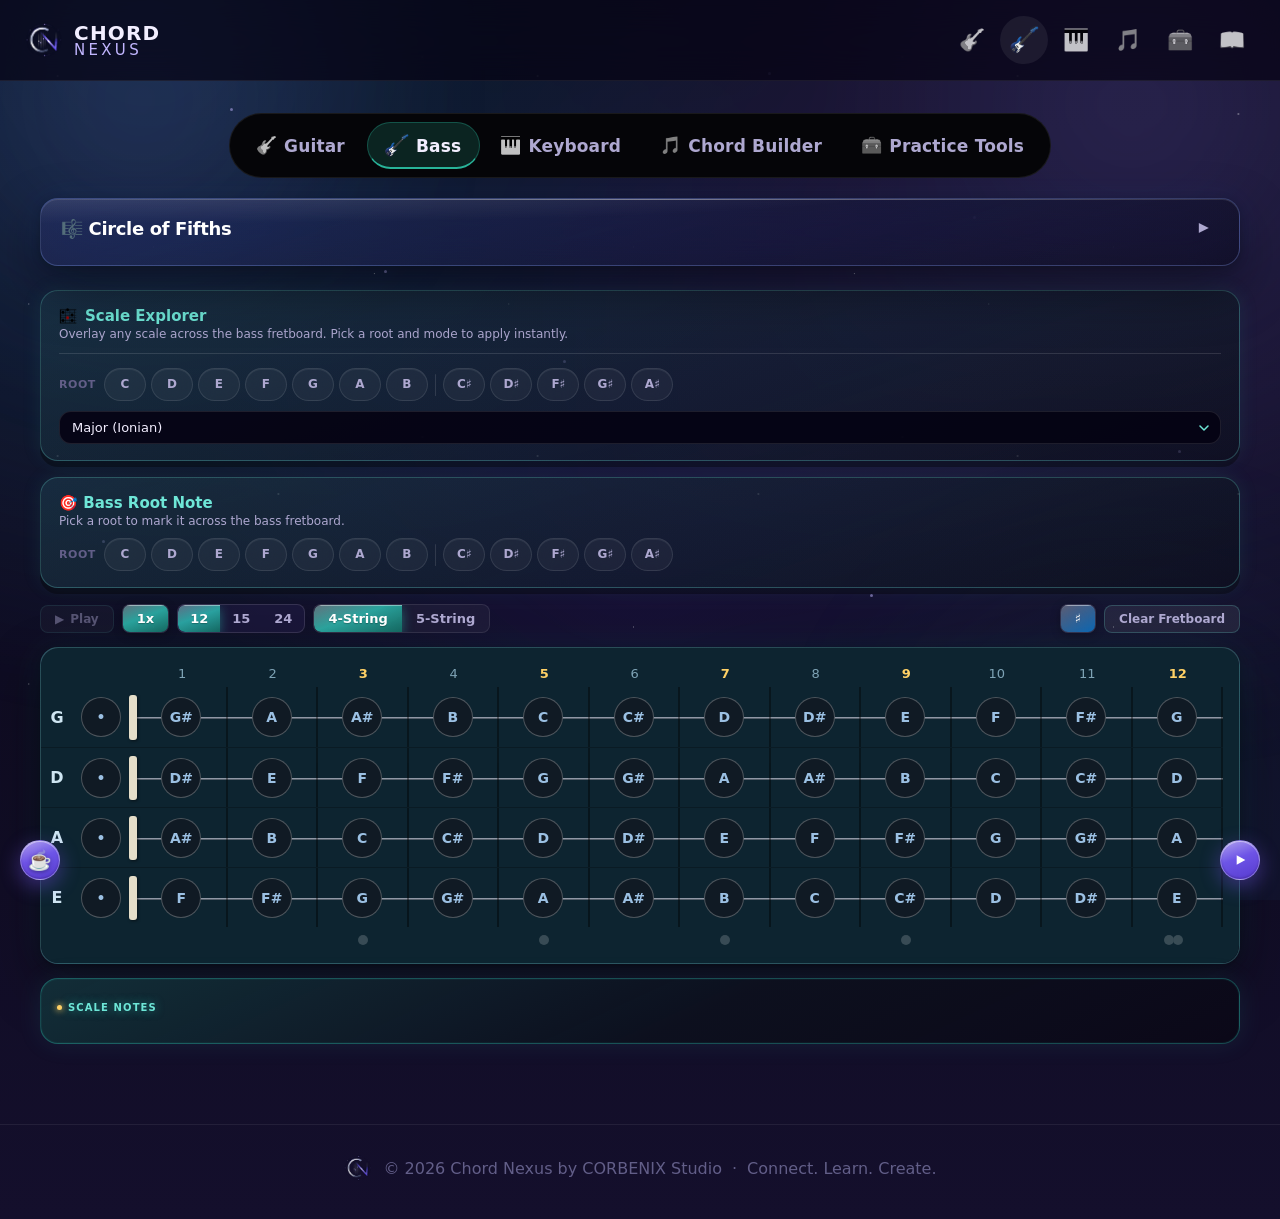
==== bass.html @ ab163eff "Add files via upload" ====
<!DOCTYPE html>
<html lang="en">
<head>
    <meta charset="UTF-8" />
    <meta name="viewport" content="width=device-width, initial-scale=1.0" />
    <script src="js/perf-detect.js"></script>

    <title>Bass Guitar Scales & Fretboard — Chord Nexus</title>
    <meta name="description" content="Interactive bass fretboard tool: explore scales across the neck in 4-string or 5-string tuning, and find every position of a note." />
    <link rel="canonical" href="https://chordex.pages.dev/bass.html" />

    <link rel="stylesheet" href="css/shared.css?v=2" />
    <link rel="stylesheet" href="css/perf-low.css?v=1" />
    <link rel="stylesheet" href="css/metronome-widget.css?v=2" />
    <link rel="stylesheet" href="css/coffee-widget.css?v=2" />
    <link rel="stylesheet" href="css/circle-of-fifths.css?v=2" />
    <link rel="stylesheet" href="css/tool.css?v=2" />
    <link rel="stylesheet" href="css/bass.css?v=2" />
    <link rel="stylesheet" href="css/mobile-viewport-fit.css?v=4" media="(max-width: 768px)" />
    <link rel="stylesheet" href="css/mobile.css?v=4" media="(max-width: 768px)" />
    <link rel="stylesheet" href="css/nav-mobile.css?v=4" media="(max-width: 768px)" />
    <link rel="stylesheet" href="css/mobile-touch.css?v=4" media="(max-width: 768px)" />
    <link rel="stylesheet" href="css/mobile-section-nav.css?v=4" media="(max-width: 768px)" />
    <link rel="stylesheet" href="css/mobile-no-glass.css?v=11" media="(max-width: 768px)" />
    <link rel="stylesheet" href="css/mobile-play-buttons.css?v=4" media="(max-width: 768px)" />
    <link rel="icon" type="image/png" href="assets/img/favicon.png" />
    <link href="#"" rel="stylesheet">
</head>
<body>
    <div class="cn-bg" aria-hidden="true">
        <div class="cn-bg-glow cn-bg-glow--1"></div>
        <div class="cn-bg-glow cn-bg-glow--2"></div>
        <div class="cn-bg-sparkles"><i></i><i></i><i></i><i></i><i></i><i></i><i></i><i></i><i></i><i></i><i></i><i></i></div>
    </div>

    <nav class="nclg-nav">
        <a class="nclg-nav-brand" href="index.html">
            <img src="assets/img/logo.png" alt="Chord Nexus logo" class="nclg-nav-logo" />
            <div class="nclg-nav-wordmark"><strong>CHORD</strong><span>NEXUS</span></div>
        </a>
        <button class="nclg-nav-toggle" type="button" aria-label="Open navigation menu" aria-expanded="false" aria-controls="nclg-nav-links">
            <span class="nclg-nav-toggle-bar"></span>
            <span class="nclg-nav-toggle-bar"></span>
            <span class="nclg-nav-toggle-bar"></span>
        </button>
        <div class="nclg-nav-links" id="nclg-nav-links">
            <a class="nclg-nav-link" href="guitar.html" aria-label="Guitar" title="Guitar"><span class="nclg-nav-icon" aria-hidden="true">🎸</span></a>
            <a class="nclg-nav-link" href="bass.html" aria-current="page" aria-label="Bass" title="Bass"><img class="nclg-nav-icon nclg-nav-icon--img" src="assets/icons/bass_logo.png" alt="" aria-hidden="true" /></a>
            <a class="nclg-nav-link" href="keyboard.html" aria-label="Keyboard" title="Keyboard"><span class="nclg-nav-icon" aria-hidden="true">🎹</span></a>
            <a class="nclg-nav-link" href="chord-builder.html" aria-label="Chord Builder" title="Chord Builder"><span class="nclg-nav-icon" aria-hidden="true">🎵</span></a>
            <a class="nclg-nav-link" href="tools.html" aria-label="Practice Tools" title="Practice Tools"><span class="nclg-nav-icon" aria-hidden="true">🧰</span></a>
        <a class="nclg-nav-link nclg-nav-link--text" href="#" id="guide-nav-btn"><span class="nclg-nav-icon nclg-guide-icon" aria-hidden="true">📖</span><span class="nclg-guide-text">Guide</span></a>
        </div>
        <div class="nclg-nav-scrim"></div>
    </nav>

    <main>
        <h1 class="sr-only">Bass</h1>
        <nav class="section-nav-card" aria-label="Tool navigation">
            <a class="section-nav-btn" href="guitar.html"><span class="section-nav-icon" aria-hidden="true">🎸</span><span class="section-nav-label">Guitar</span></a>
            <a class="section-nav-btn" href="bass.html" aria-current="page"><img class="section-nav-icon section-nav-icon--img" src="assets/icons/bass_logo.png" alt="" aria-hidden="true" /><span class="section-nav-label">Bass</span></a>
            <a class="section-nav-btn" href="keyboard.html"><span class="section-nav-icon" aria-hidden="true">🎹</span><span class="section-nav-label">Keyboard</span></a>
            <a class="section-nav-btn" href="chord-builder.html"><span class="section-nav-icon" aria-hidden="true">🎵</span><span class="section-nav-label">Chord Builder</span></a>
            <a class="section-nav-btn" href="tools.html"><span class="section-nav-icon" aria-hidden="true">🧰</span><span class="section-nav-label">Practice Tools</span></a>
        </nav>

        <div id="circle-of-fifths-mount"></div>

        <section class="tool-panel">
            <div class="bass-controls-panel scale-visualizer-card">
                <div class="bass-panel-title"><img class="bass-panel-title-icon" src="assets/icons/gscale_exp.png" alt="" />Scale Explorer</div>
                <p class="bass-panel-desc">Overlay any scale across the bass fretboard. Pick a root and mode to apply instantly.</p>
                <div class="ps-row">
                    <span class="ps-micro-label">Root</span>
                    <div id="bass-scalevis-root-pills" class="root-pill-row"></div>
                </div>
                <select id="bass-scale-select" class="scale-select"></select>
            </div>

            <div class="bass-controls-panel">
                <div class="bass-panel-title">🎯 Bass Root Note</div>
                <p class="bass-panel-desc">Pick a root to mark it across the bass fretboard.</p>
                <div class="ps-row">
                    <span class="ps-micro-label">Root</span>
                    <div id="bass-root-pills" class="root-pill-row"></div>
                </div>
            </div>

            <div class="bass-toolbar">
                <div class="bass-toolbar-group">
                    <button type="button" id="bass-play-btn" class="reset-btn bass-play-btn" disabled title="Play the selected scale or root note">▶<span class="btn-label-text"> Play</span></button>
                    <div class="pill-group">
                        <button type="button" id="bass-speed-toggle" class="pill-btn" title="Playback speed">1x</button>
                    </div>
                    <div class="pill-group">
                        <button type="button" id="fret-toggle-b-12" class="pill-btn">12</button>
                        <button type="button" id="fret-toggle-b-15" class="pill-btn">15</button>
                        <button type="button" id="fret-toggle-b-24" class="pill-btn">24</button>
                    </div>
                    <div class="pill-group">
                        <button type="button" id="bass-4-btn" class="pill-btn">4-String</button>
                        <button type="button" id="bass-5-btn" class="pill-btn">5-String</button>
                    </div>
                </div>
                <div class="bass-toolbar-group">
                    <div class="pill-group">
                        <button type="button" id="note-display-toggle" class="pill-btn" title="Switch note names between sharps and flats">♯</button>
                    </div>
                    <button type="button" id="bass-clear-btn" class="reset-btn">Clear Fretboard</button>
                </div>
            </div>

            <div class="fretboard-scroll-container">
                <div class="fretboard-wrap" id="b-fretboard-wrap">
                    <div class="fret-header-spacer"></div>
                    <div class="fret-header-cells" id="b-fret-header"></div>
                    <div class="marker-spacer"></div>
                    <div id="b-marker-cells" style="display:flex;"></div>
                </div>
            </div>
            <span class="scroll-hint">Swipe horizontally to navigate frets →</span>

            <div class="scale-card">
                <div class="scale-card-label">Scale Notes</div>
                <div id="bass-scale-chips" class="scale-pill-row"></div>
            </div>
        </section>
    </main>

    <footer class="site-footer">
        <img src="assets/img/logo.png" alt="Chord Nexus logo" class="site-footer-logo" />
        <span class="site-footer-text">© <span id="footer-year"></span> Chord Nexus by CORBENIX Studio</span>
        <span class="site-footer-tagline">Connect. Learn. Create.</span>
    </footer>

    <div class="guide-modal" id="guide-modal">
        <div class="guide-modal-backdrop" id="guide-modal-backdrop"></div>
        <div class="guide-modal-panel" role="dialog" aria-modal="true" aria-labelledby="guide-modal-title">
            <button type="button" class="guide-modal-close" id="guide-modal-close" aria-label="Close guide">✕</button>
            <h2 id="guide-modal-title">🎸 Quick Guide</h2>
            <p class="guide-modal-intro">A fast tour of what each part of the Bass page does.</p>
            <div class="guide-modal-list">
                <div class="guide-modal-item">
                    <div class="guide-modal-item-icon"><img src="assets/icons/gscale_exp.png" alt="" /></div>
                    <div>
                        <div class="guide-modal-item-title">Scale Explorer</div>
                        <p>Overlay any scale across the bass fretboard. Pick a root and mode to apply it instantly.</p>
                    </div>
                </div>
                <div class="guide-modal-item">
                    <div class="guide-modal-item-icon">🎯</div>
                    <div>
                        <div class="guide-modal-item-title">Bass Root Note</div>
                        <p>Pick a root to mark it across the fretboard, independent of the current scale.</p>
                    </div>
                </div>
                <div class="guide-modal-item">
                    <div class="guide-modal-item-icon">▶</div>
                    <div>
                        <div class="guide-modal-item-title">Play & String Count</div>
                        <p>Hear the selected scale or root, adjust playback speed, and switch between 12/15/24 frets or 4-/5-string layouts.</p>
                    </div>
                </div>
                <div class="guide-modal-item">
                    <div class="guide-modal-item-icon">🙏</div>
                    <div>
                        <div class="guide-modal-item-title">Credits</div>
                        <p>Bass samples — Karoryfer Samples. Packaged via <a href="https://github.com/nbrosowsky/tonejs-instruments" target="_blank">tonejs-instruments</a>. Thanks to everyone who shared these samples.</p>
                    </div>
                </div>
            </div>
        </div>
    </div>

    <script src="js/metronome-core.js"></script>
    <script src="js/music-theory.js"></script>
    <script src="js/note-display.js"></script>
    <script src="js/bass.js?v=2"></script>
    <script src="js/circle-of-fifths.js"></script>
    <script src="js/mobile-nav.js"></script>
    <script src="js/section-nav.js"></script>
    <script src="js/background.js"></script>
    <script src="js/metronome-widget.js"></script>
    <script src="js/coffee-widget.js"></script>
    <script>
        (function () {
            const openBtn = document.getElementById('guide-nav-btn');
            const modal = document.getElementById('guide-modal');
            const backdrop = document.getElementById('guide-modal-backdrop');
            const closeBtn = document.getElementById('guide-modal-close');
            if (!openBtn || !modal) return;

            function open() { modal.classList.add('guide-modal--open'); }
            function close() { modal.classList.remove('guide-modal--open'); }

            openBtn.addEventListener('click', (e) => { e.preventDefault(); open(); });
            closeBtn.addEventListener('click', close);
            backdrop.addEventListener('click', close);
            document.addEventListener('keydown', (e) => {
                if (e.key === 'Escape' && modal.classList.contains('guide-modal--open')) close();
            });
        })();
    </script>
</body>
</html>
---- css/shared.css ----
/* ==========================================================================
   SHARED TOKENS + BASE
   Loaded on every page. Instrument-specific pages add their own stylesheet
   on top of this one.
   ========================================================================== */

/* Cross-document View Transitions: smooths navigation between the separate
   instrument pages (guitar.html <-> bass.html <-> keyboard.html, etc.),
   which are full page loads rather than an in-app tab switch. Opting in via
   @view-transition makes same-origin navigations cross-fade natively in
   supporting browsers (Chrome/Edge 126+, Safari 18+) with zero JS. Browsers
   without support simply navigate instantly as before — no fallback needed. */
@view-transition {
    navigation: auto;
}

/* Keep the crossfade calm and consistent with the rest of the UI's motion
   language rather than the default zoom/slide some browsers apply. */
::view-transition-old(root),
::view-transition-new(root) {
    animation-duration: 0.22s;
    animation-timing-function: cubic-bezier(0.22, 1, 0.36, 1);
}

@media (prefers-reduced-motion: reduce) {
    @view-transition {
        navigation: none;
    }
}

:root {
    --font-display: 'Plus Jakarta Sans', 'Inter', system-ui, sans-serif;
    --font-body:    'Nunito', 'Inter', system-ui, sans-serif;

    --bg:           #060414;
    --bg2:          rgba(18, 14, 42, 0.55);
    --bg3:          rgba(35, 28, 72, 0.50);
    --border:       rgba(255, 255, 255, 0.07);
    --border2:      rgba(255, 255, 255, 0.12);
    --text:         #f2eeff;
    --text2:        #aea8d0;
    --text3:        #625e88;

    --purple:       #7c6fe0;
    --purple-l:     #c2b6ff;
    --purple-dim:   rgba(124, 111, 224, 0.18);
    --gold:         #ffd166;
    --capo-gold:    #8b7cf0;

    --glass:        rgba(255, 255, 255, 0.042);
    --glass-md:     rgba(255, 255, 255, 0.065);
    --glass-border: rgba(255, 255, 255, 0.096);
    --glass-hi:     rgba(255, 255, 255, 0.15);
    --glass-purple: rgba(124, 111, 224, 0.15);

    --shadow-deep:  0 12px 40px rgba(0, 0, 0, 0.50), inset 0 1px 0 rgba(255, 255, 255, 0.075);
    --shadow-card:  0 4px 22px rgba(0, 0, 0, 0.38);
    --shadow-glow:  0 0 28px rgba(124, 111, 224, 0.22);

    --blur-sm:      blur(10px);
    --blur-md:      blur(18px);
    --blur-lg:      blur(28px);
    --ease:         cubic-bezier(0.4, 0, 0.2, 1);

    --radius-lg:    18px;
    --radius-md:    13px;
    --radius-sm:    10px;

    /* Per-tool accent colors — used on the hub cards, nav highlights,
       and inside each tool's own page. Keep any given tool's color the
       same across every file it appears in. */
    --guitar-rgb:        195, 77, 255;   /* Electric Amethyst */
    --guitar-light-rgb:  230, 175, 255;
    --bass-rgb:          46, 196, 182;   /* Teal */
    --bass-light-rgb:    110, 230, 215;
    --keyboard-rgb:      56, 189, 248;   /* Sky Cyan */
    --keyboard-light-rgb: 130, 220, 255;
    --chordbuilder-rgb:       102, 64, 232;   /* Electric Indigo */
    --chordbuilder-light-rgb: 165, 140, 245;
    --tools-rgb:         124, 141, 176;  /* Slate — Other Tools */
    --tips-rgb:          245, 176, 66;   /* Amber — Quick Tips */
    --tools-light-rgb:   170, 185, 215;
}

* { box-sizing: border-box; }

html { scroll-behavior: smooth; }

body {
    margin: 0;
    position: relative;
    background: linear-gradient(180deg, #0a0718 0%, #0f0c22 55%, #140f2c 100%);
    color: var(--text);
    font-family: var(--font-body);
    -webkit-font-smoothing: antialiased;
    min-height: 100vh;
    overflow-x: hidden;
}
body::before {
    content: "";
    position: fixed;
    inset: -10%;
    z-index: -2;
    pointer-events: none;
    background:
        radial-gradient(circle at 18% 12%, rgba(56, 189, 248, 0.20), transparent 42%),
        radial-gradient(circle at 82% 18%, rgba(124, 111, 224, 0.26), transparent 42%),
        radial-gradient(circle at 50% 55%, rgba(90, 70, 220, 0.14), transparent 45%);
    filter: blur(34px);
    animation: home-bg-drift 18s ease-in-out infinite alternate;
}
body::after {
    content: "";
    position: fixed;
    inset: 0;
    z-index: -2;
    pointer-events: none;
    background-image:
        radial-gradient(1.5px 1.5px at 12% 20%, #fff, transparent),
        radial-gradient(1px 1px at 32% 65%, #fff, transparent),
        radial-gradient(1.5px 1.5px at 58% 30%, #fff, transparent),
        radial-gradient(1px 1px at 78% 72%, #fff, transparent),
        radial-gradient(1.5px 1.5px at 88% 15%, #fff, transparent),
        radial-gradient(1px 1px at 6% 80%, #fff, transparent);
    background-repeat: repeat;
    background-size: 480px 380px;
    opacity: 0.45;
}
body > * { position: relative; z-index: 1; }
@keyframes home-bg-drift {
    from { transform: translate(0, 0) scale(1); }
    to   { transform: translate(-2.5%, 2.5%) scale(1.06); }
}
@media (prefers-reduced-motion: reduce) {
    body::before { animation: none; }
}

img { max-width: 100%; display: block; }

a { color: inherit; text-decoration: none; }

:focus-visible {
    outline: 2px solid var(--purple-l);
    outline-offset: 2px;
    border-radius: 4px;
}

@media (prefers-reduced-motion: reduce) {
    *, *::before, *::after {
        animation-duration: 0.001ms !important;
        animation-iteration-count: 1 !important;
        transition-duration: 0.001ms !important;
        scroll-behavior: auto !important;
    }
}

/* ── Ambient ombre background ─────────────────────────────────────────── */
.cn-bg {
    position: fixed;
    inset: 0;
    z-index: -1;
    overflow: hidden;
    pointer-events: none;
}

.cn-bg-glow {
    position: absolute;
    border-radius: 50%;
    filter: blur(90px);
    opacity: 0.35;
}

.cn-bg-glow--1 {
    width: 520px; height: 520px;
    top: -160px; left: -120px;
    background: radial-gradient(circle, rgba(124,111,224,0.55), transparent 70%);
}

.cn-bg-glow--2 {
    width: 620px; height: 620px;
    bottom: -220px; right: -160px;
    background: radial-gradient(circle, rgba(56,189,248,0.30), transparent 70%);
}

.cn-bg-orbit {
    position: absolute;
    top: 50%; left: 50%;
    width: 900px; height: 900px;
    transform: translate(-50%, -50%);
    opacity: 0.15;
}

.cn-orbit-ring {
    fill: none;
    stroke: var(--purple-l);
    stroke-width: 1;
}

.cn-orbit-ring--1 { animation: cn-spin 90s linear infinite; }
.cn-orbit-ring--2 { animation: cn-spin 140s linear infinite reverse; }

@keyframes cn-spin {
    to { transform: rotate(360deg); }
}

.cn-bg-sparkles i {
    position: absolute;
    width: 3px; height: 3px;
    border-radius: 50%;
    background: var(--purple-l);
    opacity: 0.5;
    animation: cn-twinkle 4s ease-in-out infinite;
}
.cn-bg-sparkles i:nth-child(1)  { top: 12%; left: 18%; animation-delay: 0s; }
.cn-bg-sparkles i:nth-child(2)  { top: 24%; left: 76%; animation-delay: .4s; }
.cn-bg-sparkles i:nth-child(3)  { top: 60%; left: 8%;  animation-delay: .8s; }
.cn-bg-sparkles i:nth-child(4)  { top: 72%; left: 88%; animation-delay: 1.2s; }
.cn-bg-sparkles i:nth-child(5)  { top: 40%; left: 44%; animation-delay: 1.6s; }
.cn-bg-sparkles i:nth-child(6)  { top: 85%; left: 52%; animation-delay: 2s; }
.cn-bg-sparkles i:nth-child(7)  { top: 8%;  left: 60%; animation-delay: 2.4s; }
.cn-bg-sparkles i:nth-child(8)  { top: 50%; left: 92%; animation-delay: 2.8s; }
.cn-bg-sparkles i:nth-child(9)  { top: 30%; left: 30%; animation-delay: 3.2s; }
.cn-bg-sparkles i:nth-child(10) { top: 66%; left: 68%; animation-delay: 3.6s; }
.cn-bg-sparkles i:nth-child(11) { top: 18%; left: 50%; animation-delay: 1s; }
.cn-bg-sparkles i:nth-child(12) { top: 92%; left: 20%; animation-delay: 2.2s; }

@keyframes cn-twinkle {
    0%, 100% { opacity: 0.15; transform: scale(1); }
    50%      { opacity: 0.8;  transform: scale(1.6); }
}

.cn-trail-dot {
    position: absolute;
    border-radius: 50%;
    background: var(--purple-l);
    opacity: 0.5;
    transform: translate(-50%, -50%);
    transition: opacity 0.9s var(--ease), transform 0.9s var(--ease);
    pointer-events: none;
}
.cn-trail-dot--fade { opacity: 0; transform: translate(-50%, -50%) scale(0.3); }

/* ── Nav ──────────────────────────────────────────────────────────────── */
.nclg-nav {
    position: sticky;
    top: 0;
    z-index: 40;
    display: flex;
    align-items: center;
    justify-content: space-between;
    padding: 16px 24px;
    background: rgba(6, 4, 20, 0.72);
    backdrop-filter: var(--blur-md);
    border-bottom: 1px solid var(--border);
}

.nclg-nav-brand {
    display: flex;
    align-items: center;
    gap: 10px;
}

.nclg-nav-logo { width: 40px; height: 40px; border-radius: 9px; }

.nclg-nav-wordmark {
    display: flex;
    flex-direction: column;
    line-height: 1;
    font-family: var(--font-display);
}
.nclg-nav-wordmark strong { font-size: 20px; letter-spacing: 0.06em; color: var(--text); }
.nclg-nav-wordmark span   { font-size: 15px; letter-spacing: 0.22em; color: var(--purple-l); }

.nclg-nav-links {
    display: flex;
    align-items: center;
    gap: 4px;
}

.nclg-nav-link {
    display: flex;
    align-items: center;
    justify-content: center;
    width: 48px;
    height: 48px;
    border-radius: var(--radius-pill, 999px);
    color: var(--text2);
    transition: background 0.15s var(--ease), color 0.15s var(--ease);
}
.nclg-nav-icon {
    font-size: 21px;
    line-height: 1;
    filter: grayscale(1) brightness(1.6) opacity(0.75);
    transition: filter 0.15s var(--ease);
}
.nclg-nav-icon--img {
    width: 30px;
    height: 30px;
    object-fit: contain;
}
.nclg-nav-link:hover { background: var(--glass); color: var(--text); }
.nclg-nav-link:hover .nclg-nav-icon { filter: none; }
.nclg-nav-link--text {
    width: auto;
    height: auto;
    padding: 10px 17px;
    font-size: 16px;
    font-weight: 700;
}
/* Guide nav link: desktop matches the other icon-only circular nav
   buttons (Guitar/Bass/Keyboard/etc) — icon only, no text label. Mobile
   (nav-mobile.css, loaded under 768px) keeps the text alongside the
   icon instead, since the drawer already shows icon+label together. */
#guide-nav-btn.nclg-nav-link--text {
    width: 48px;
    height: 48px;
    padding: 0;
}
.nclg-guide-text { display: none; }

.nclg-nav-link[aria-current="page"] {
    color: var(--text);
    background: var(--glass-md);
}
.nclg-nav-link[aria-current="page"] .nclg-nav-icon { filter: none; }

/* Mobile hamburger toggle button — hidden by default. Its visible/flex
   state and the drawer it opens live entirely in css/nav-mobile.css,
   which only loads on mobile widths; this base rule just ensures the
   button doesn't render with unstyled browser defaults on desktop. */
.nclg-nav-toggle { display: none; }
.nclg-nav-scrim { display: none; }

/* ── Section nav card (in-page tool switcher) ────────────────────────── */
.sr-only {
    position: absolute;
    width: 1px; height: 1px;
    padding: 0; margin: -1px;
    overflow: hidden;
    clip: rect(0, 0, 0, 0);
    white-space: nowrap;
    border: 0;
}

.section-nav-card {
    width: fit-content;
    max-width: 100%;
    margin: 32px auto 0;
    padding: 8px;
    display: flex;
    flex-wrap: nowrap;
    align-items: center;
    justify-content: center;
    gap: 3px;
    background: #050508;
    border: 1px solid rgba(255, 255, 255, 0.08);
    border-radius: var(--radius-pill, 999px);
    position: relative;
    z-index: 1;
}

/* Sliding indicator — a single element positioned/colored via JS
   (js/section-nav.js) rather than restyling each button independently,
   so the active state animates smoothly between tabs and recolors
   to match the active tool's own accent (--c-rgb, set per link below). */
.section-nav-pill {
    position: absolute;
    top: 8px;
    bottom: 8px;
    left: 8px;
    width: 0;
    border-radius: var(--radius-pill, 999px);
    background: rgba(var(--c-rgb, 124, 92, 255), 0.16);
    border: 1px solid rgba(var(--c-rgb, 124, 92, 255), 0.30);
    border-bottom: 2px solid rgba(var(--c-rgb, 124, 92, 255), 0.9);
    transition: left 0.32s cubic-bezier(0.22, 1, 0.36, 1), width 0.32s cubic-bezier(0.22, 1, 0.36, 1), background 0.32s var(--ease), border-color 0.32s var(--ease);
    pointer-events: none;
    z-index: 0;
}
/* No-JS / not-yet-measured fallback: keep the active button legible
   even before section-nav.js has positioned the pill on first paint. */
.section-nav-card:not(.js-ready) .section-nav-btn[aria-current="page"] {
    background: rgba(124, 92, 255, 0.16);
    border: 1px solid rgba(124, 92, 255, 0.30);
    border-bottom: 2px solid rgba(124, 92, 255, 0.9);
}

.section-nav-btn {
    display: flex;
    align-items: center;
    justify-content: center;
    gap: 7px;
    font-size: 17px;
    font-weight: 700;
    letter-spacing: 0.01em;
    padding: 11px 18px;
    border-radius: var(--radius-pill, 999px);
    color: var(--text2);
    white-space: nowrap;
    flex: 0 0 auto;
    position: relative;
    z-index: 1;
    transition: color 0.2s var(--ease);
}
.section-nav-icon {
    font-size: 17px;
    line-height: 1;
    filter: grayscale(1) brightness(1.6) opacity(0.75);
    transition: filter 0.15s var(--ease);
}
.section-nav-icon--img {
    width: 25px;
    height: 25px;
    object-fit: contain;
}
.section-nav-btn:hover {
    color: var(--text);
}
.section-nav-btn:hover .section-nav-icon { filter: none; }
.section-nav-btn[aria-current="page"] {
    color: var(--text);
}
.section-nav-btn[aria-current="page"] .section-nav-icon { filter: none; }

/* Per-tool accent, read by section-nav.js and applied to the pill's
   --c-rgb custom property when that tab becomes active. */
.section-nav-btn[href="guitar.html"]        { --c-rgb: 239, 95, 111; }
.section-nav-btn[href="bass.html"]          { --c-rgb: 45, 197, 168; }
.section-nav-btn[href="keyboard.html"]      { --c-rgb: 79, 179, 245; }
.section-nav-btn[href="chord-builder.html"] { --c-rgb: 214, 96, 214; }
.section-nav-btn[href="tools.html"]         { --c-rgb: 148, 148, 168; }

/* Shrink padding/font before dropping labels, so all 5 items always fit
   on one line without scrolling or clipping. */




/* ── Footer ───────────────────────────────────────────────────────────── */
.site-footer {
    display: flex;
    align-items: center;
    justify-content: center;
    gap: 10px;
    flex-wrap: wrap;
    padding: 28px 20px 36px;
    color: var(--text3);
    font-size: 16px;
    border-top: 1px solid var(--border);
    margin-top: 60px;
}
.site-footer-logo { width: 30px; height: 30px; border-radius: 5px; opacity: 0.8; }
.site-footer-tagline { color: var(--text3); }
.site-footer-tagline::before { content: "·"; margin-right: 10px; }

/* ── Quick Guide modal (opened from the "Guide" nav link) ────────────────
   Shared across every page: each tool page (Guitar, Bass, Keyboard, Chord
   Builder, Other Tools) gets its own page-specific guide content, and the
   home page gets an app-wide quick-start guide. Colors theme automatically
   via --tool-rgb / --tool-light-rgb, which every page already sets. ───── */
.guide-modal {
    position: fixed;
    inset: 0;
    z-index: 100;
    display: none;
    align-items: center;
    justify-content: center;
    padding: 20px;
}
.guide-modal--open { display: flex; }
.guide-modal-backdrop {
    position: absolute;
    inset: 0;
    background: rgba(4, 3, 12, 0.72);
    backdrop-filter: var(--blur-sm);
    -webkit-backdrop-filter: var(--blur-sm);
}
.guide-modal-panel {
    position: relative;
    max-width: 560px;
    width: 100%;
    max-height: 86vh;
    overflow-y: auto;
    background: var(--bg2);
    backdrop-filter: var(--blur-lg);
    -webkit-backdrop-filter: var(--blur-lg);
    border: 1px solid var(--glass-border);
    border-radius: var(--radius-lg);
    box-shadow: var(--shadow-deep);
    padding: 30px 26px 26px;
    animation: guide-modal-pop 0.2s cubic-bezier(0.22, 1, 0.36, 1) both;
}
@keyframes guide-modal-pop {
    from { opacity: 0; transform: scale(0.96) translateY(8px); }
    to   { opacity: 1; transform: scale(1) translateY(0); }
}
.guide-modal-close {
    position: absolute;
    top: 16px; right: 16px;
    width: 30px; height: 30px;
    display: flex; align-items: center; justify-content: center;
    background: var(--glass);
    border: 1px solid var(--glass-border);
    border-radius: 50%;
    color: var(--text2);
    font-size: 14px;
    cursor: pointer;
    transition: all 0.15s var(--ease);
}
.guide-modal-close:hover { background: rgba(255,255,255,0.1); color: var(--text); }
.guide-modal-panel h2 {
    font-family: var(--font-display);
    font-size: 21px;
    font-weight: 800;
    margin: 0 0 6px;
    color: var(--text);
}
.guide-modal-intro {
    color: var(--text2);
    font-size: 13.5px;
    margin: 0 0 20px;
}
.guide-modal-list {
    display: flex;
    flex-direction: column;
    gap: 16px;
}
.guide-modal-item {
    display: flex;
    gap: 14px;
    align-items: flex-start;
}
.guide-modal-item-icon {
    flex: 0 0 auto;
    width: 38px; height: 38px;
    display: flex; align-items: center; justify-content: center;
    background: var(--glass);
    border: 1px solid var(--glass-border);
    border-radius: 10px;
    font-size: 18px;
    color: rgb(var(--tool-light-rgb));
}
.guide-modal-item-icon img { width: 20px; height: 20px; object-fit: contain; }
.guide-modal-item-title {
    font-family: var(--font-display);
    font-weight: 700;
    font-size: 14.5px;
    color: var(--text);
    margin-bottom: 3px;
}
.guide-modal-item p {
    margin: 0;
    font-size: 13px;
    line-height: 1.45;
    color: var(--text2);
}


@media (max-width: 768px) {
    /* Mobile-only 5% font-size reduction (auto-generated). Desktop keeps
       the original sizes; this block only fires under 768px. */
    .nclg-nav-wordmark strong { font-size: 19px; }
    .nclg-nav-wordmark span { font-size: 14px; }
    .nclg-nav-icon { font-size: 20px; }
    .nclg-nav-link--text { font-size: 15px; }
    .section-nav-btn { font-size: 16px; }
    .section-nav-icon { font-size: 16px; }
    /* Shrink padding/font before dropping labels, so all 5 items always fit
   on one line without scrolling or clipping. */




/* ── Footer ───────────────────────────────────────────────────────────── */
.site-footer { font-size: 15px; }
    .guide-modal-close { font-size: 13.5px; }
    .guide-modal-panel h2 { font-size: 20px; }
    .guide-modal-intro { font-size: 13px; }
    .guide-modal-item-icon { font-size: 17px; }
    .guide-modal-item-title { font-size: 14px; }
    .guide-modal-item p { font-size: 12.5px; }
}
---- css/perf-low.css ----
/* ==========================================================================
   LOW-PERFORMANCE DEVICES: REDUCE CONTINUOUS ANIMATION
   ==========================================================================
   Applies when js/perf-detect.js adds .perf-low to <html> — either from an
   explicit prefers-reduced-motion preference, low reported hardware specs
   (Chrome/Android only), or a measured low real-world frame rate.

   Scope is deliberately narrow: purely decorative animations that run
   forever regardless of user action (background orbit rings, twinkling
   sparkles, cursor trail) are removed outright, since they cost paint and
   compositing cycles continuously for zero functional benefit. Short,
   state-driven animations (e.g. a play button pulsing only while audio is
   actually playing) are left alone — they're brief, user-triggered, and
   removing them would remove real feedback, not just polish.
   ========================================================================== */

html.perf-low .cn-bg-orbit,
html.perf-low .cn-bg-sparkles {
    display: none;
}

html.perf-low .cn-trail-dot {
    display: none;
}

/* Circle of Fifths collapse/expand animation is now skipped entirely on
   all touch devices (see css/circle-of-fifths.css's @media (pointer:
   coarse) block) rather than tuned per performance tier — no separate
   override needed here. */

/* Backdrop blur is one of the most expensive properties to composite on
   weak mobile GPUs. css/mobile-no-glass.css already strips it below
   768px; this reinforces the same removal keyed off measured/reported
   device performance instead of viewport width, so it also covers a
   low-end device at a larger viewport (e.g. an older tablet). */
html.perf-low * {
    backdrop-filter: none !important;
    -webkit-backdrop-filter: none !important;
}
---- css/metronome-widget.css ----
/* ==========================================================================
   Universal floating metronome — a single play/stop button, bottom-right
   on every page. In sync with the metronome on the Other Tools page via
   window.GlobalMetronome (js/metronome-core.js).
   ========================================================================== */

.gmw-fab {
    position: fixed;
    right: 20px;
    bottom: 20px;
    z-index: 500;
    width: 40px;
    height: 40px;
    border-radius: 50%;
    display: flex;
    align-items: center;
    justify-content: center;
    background: linear-gradient(160deg, rgba(191, 173, 255, 0.92) 0%, rgba(124, 92, 255, 0.88) 45%, rgba(94, 62, 220, 0.92) 100%);
    backdrop-filter: blur(10px) saturate(180%);
    -webkit-backdrop-filter: blur(10px) saturate(180%);
    border: 1px solid rgba(255, 255, 255, 0.25);
    box-shadow:
        inset 0 1px 0 rgba(255, 255, 255, 0.45),
        inset 0 -1px 2px rgba(40, 20, 90, 0.35),
        0 6px 20px rgba(124, 92, 255, 0.45),
        0 2px 8px rgba(0, 0, 0, 0.3);
    cursor: pointer;
    transition: transform 0.18s var(--ease, ease), box-shadow 0.18s var(--ease, ease);
}
.gmw-fab:hover {
    transform: translateY(-2px) scale(1.04);
    box-shadow:
        inset 0 1px 0 rgba(255, 255, 255, 0.5),
        inset 0 -1px 2px rgba(40, 20, 90, 0.35),
        0 10px 26px rgba(124, 92, 255, 0.55),
        0 3px 10px rgba(0, 0, 0, 0.35);
}

.gmw-fab svg {
    position: absolute;
    width: 16px;
    height: 16px;
    fill: #fff;
    stroke: none;
    transition: opacity 0.12s ease, transform 0.12s ease;
}
.gmw-icon-play { opacity: 1; transform: scale(1); }
.gmw-icon-stop { opacity: 0; transform: scale(0.7); }
.gmw-fab--active .gmw-icon-play { opacity: 0; transform: scale(0.7); }
.gmw-fab--active .gmw-icon-stop { opacity: 1; transform: scale(1); }

.gmw-fab-dot {
    position: absolute;
    top: 4px;
    right: 4px;
    width: 7px;
    height: 7px;
    border-radius: 50%;
    background: #ffd166;
    box-shadow: 0 0 8px rgba(255, 209, 102, 0.9);
    opacity: 0;
    transform: scale(0.6);
    transition: opacity 0.12s ease, transform 0.12s ease;
}
.gmw-fab-dot--flash { opacity: 1; transform: scale(1); }

.gmw-fab--active {
    animation: gmw-pulse 2s ease-in-out infinite;
}
@keyframes gmw-pulse {
    0%, 100% { box-shadow: inset 0 1px 0 rgba(255,255,255,.45), inset 0 -1px 2px rgba(40,20,90,.35), 0 6px 20px rgba(124,92,255,.45), 0 2px 8px rgba(0,0,0,.3); }
    50% { box-shadow: inset 0 1px 0 rgba(255,255,255,.45), inset 0 -1px 2px rgba(40,20,90,.35), 0 6px 28px rgba(124,92,255,.75), 0 2px 8px rgba(0,0,0,.3); }
}
---- css/coffee-widget.css ----
/* ==========================================================================
   Universal "Buy me a coffee" button — appears on every page, bottom-left.
   Hover shows a tooltip; click opens the GCash QR in a modal.
   ========================================================================== */

.gcw-fab {
    position: fixed;
    left: 20px;
    bottom: 20px;
    z-index: 500;
    width: 40px;
    height: 40px;
    border-radius: 50%;
    padding: 0;
    display: flex;
    align-items: center;
    justify-content: center;
    background: linear-gradient(160deg, rgba(191, 173, 255, 0.92) 0%, rgba(124, 92, 255, 0.88) 45%, rgba(94, 62, 220, 0.92) 100%);
    backdrop-filter: blur(10px) saturate(180%);
    -webkit-backdrop-filter: blur(10px) saturate(180%);
    border: 1px solid rgba(255, 255, 255, 0.25);
    box-shadow:
        inset 0 1px 0 rgba(255, 255, 255, 0.45),
        inset 0 -1px 2px rgba(40, 20, 90, 0.35),
        0 6px 20px rgba(124, 92, 255, 0.45),
        0 2px 8px rgba(0, 0, 0, 0.3);
    cursor: pointer;
    transition: transform 0.18s var(--ease, ease), box-shadow 0.18s var(--ease, ease);
}
.gcw-fab-icon {
    font-size: 19px;
    line-height: 1;
    filter: drop-shadow(0 1px 2px rgba(0, 0, 0, 0.35));
}
.gcw-fab:hover {
    transform: translateY(-2px) scale(1.04);
    box-shadow:
        inset 0 1px 0 rgba(255, 255, 255, 0.5),
        inset 0 -1px 2px rgba(40, 20, 90, 0.35),
        0 10px 26px rgba(124, 92, 255, 0.55),
        0 3px 10px rgba(0, 0, 0, 0.35);
}

.gcw-tooltip {
    position: fixed;
    left: 68px;
    bottom: 26px;
    z-index: 500;
    padding: 8px 14px;
    border-radius: 999px;
    font-size: 13px;
    font-weight: 700;
    color: var(--text, #fff);
    white-space: nowrap;
    background: linear-gradient(180deg, rgba(255, 255, 255, 0.10) 0%, rgba(255, 255, 255, 0.045) 100%);
    border: 1px solid var(--glass-border, rgba(255,255,255,.12));
    backdrop-filter: var(--blur-md, blur(18px)) saturate(160%);
    -webkit-backdrop-filter: var(--blur-md, blur(18px)) saturate(160%);
    box-shadow:
        inset 0 1px 0 rgba(255, 255, 255, 0.14),
        0 6px 18px rgba(0, 0, 0, 0.35);
    opacity: 0;
    transform: translateX(-6px);
    pointer-events: none;
    transition: opacity 0.16s var(--ease, ease), transform 0.16s var(--ease, ease);
}
.gcw-tooltip--visible {
    opacity: 1;
    transform: translateX(0);
}

.gcw-overlay {
    position: fixed;
    inset: 0;
    z-index: 600;
    display: none;
    align-items: center;
    justify-content: center;
    background: rgba(8, 6, 16, 0.6);
    backdrop-filter: blur(6px);
    -webkit-backdrop-filter: blur(6px);
    opacity: 0;
    transition: opacity 0.18s var(--ease, ease);
}
.gcw-overlay--open {
    display: flex;
    opacity: 1;
}

.gcw-modal {
    width: min(320px, 86vw);
    padding: 24px;
    border-radius: 24px;
    display: flex;
    flex-direction: column;
    align-items: center;
    gap: 14px;
    background: linear-gradient(180deg, rgba(255, 255, 255, 0.10) 0%, rgba(255, 255, 255, 0.04) 100%);
    border: 1px solid var(--glass-border, rgba(255,255,255,.12));
    backdrop-filter: var(--blur-md, blur(18px)) saturate(160%);
    -webkit-backdrop-filter: var(--blur-md, blur(18px)) saturate(160%);
    box-shadow:
        inset 0 1px 0 rgba(255, 255, 255, 0.16),
        0 20px 60px rgba(0, 0, 0, 0.55);
    transform: scale(0.94) translateY(6px);
    transition: transform 0.18s var(--ease, ease);
}
.gcw-overlay--open .gcw-modal {
    transform: scale(1) translateY(0);
}

.gcw-modal-title {
    font-size: 15px;
    font-weight: 800;
    color: var(--text, #fff);
    display: flex;
    align-items: center;
    gap: 6px;
}

.gcw-modal-sub {
    font-size: 12px;
    color: var(--text3, rgba(255,255,255,.55));
    text-align: center;
    margin-top: -8px;
}

.gcw-qr {
    width: 100%;
    max-width: 240px;
    border-radius: 16px;
    border: 1px solid var(--glass-border, rgba(255,255,255,.14));
    box-shadow: 0 8px 24px rgba(0, 0, 0, 0.4);
}

.gcw-close {
    margin-top: 4px;
    padding: 9px 20px;
    border-radius: 999px;
    font-size: 13px;
    font-weight: 700;
    color: #fff;
    background: linear-gradient(160deg, rgba(191, 173, 255, 0.92) 0%, rgba(124, 92, 255, 0.88) 45%, rgba(94, 62, 220, 0.92) 100%);
    border: 1px solid rgba(255, 255, 255, 0.2);
    box-shadow: inset 0 1px 0 rgba(255,255,255,.35), 0 3px 12px rgba(124,92,255,.4);
    cursor: pointer;
    transition: filter 0.15s ease;
}
.gcw-close:hover { filter: brightness(1.08); }



@media (max-width: 768px) {
    /* Mobile-only 5% font-size reduction (auto-generated). Desktop keeps
       the original sizes; this block only fires under 768px. */
    .gcw-fab-icon { font-size: 18px; }
    .gcw-tooltip { font-size: 12.5px; }
    .gcw-modal-title { font-size: 14px; }
    .gcw-modal-sub { font-size: 11.5px; }
    .gcw-close { font-size: 12.5px; }
}
---- css/circle-of-fifths.css ----
/* ==========================================================================
   CIRCLE OF FIFTHS — shared widget, embedded at the top of every page
   (not a modal). Class names and colors ported from the original app's CSS.
   ========================================================================== */

.circle-section {
    position: relative;
    background:
        linear-gradient(160deg, rgba(79, 125, 245, .16), rgba(79, 125, 245, .02)),
        linear-gradient(165deg, rgba(24, 21, 46, .58), rgba(10, 8, 22, .66));
    backdrop-filter: blur(24px) saturate(150%);
    -webkit-backdrop-filter: blur(24px) saturate(150%);
    border: 1px solid rgba(140, 170, 255, .28);
    border-radius: 18px;
    padding: 24px;
    margin: 20px auto;
    max-width: 1200px;
    display: flex;
    flex-direction: column;
    gap: 20px;
    box-shadow:
        0 22px 54px rgba(0, 0, 0, .45),
        0 2px 8px rgba(0, 0, 0, .25),
        inset 0 1px 0 rgba(255, 255, 255, .10),
        0 0 34px rgba(79, 125, 245, .10);
    overflow: hidden;
    transition: padding .36s cubic-bezier(0.22, 1, 0.36, 1), gap .36s cubic-bezier(0.22, 1, 0.36, 1), max-width .36s cubic-bezier(0.22, 1, 0.36, 1);
}
.circle-section::before {
    content: "";
    position: absolute;
    inset: 0;
    pointer-events: none;
    background: radial-gradient(120% 90% at 6% -12%, rgba(255, 255, 255, .12), transparent 55%);
    z-index: 0;
}
.circle-section::after {
    content: "";
    position: absolute;
    left: 0; right: 0; top: 0;
    height: 1px;
    background: linear-gradient(90deg, transparent, rgba(255, 255, 255, .35), transparent);
    pointer-events: none;
    z-index: 0;
}
.circle-section > * {
    position: relative;
    z-index: 1;
}

/* Mirror the bass page's fretboard/card width tiers so the circle lines
   up with the panel below it at every screen size. */
@media (min-width: 601px) and (max-width: 1099px) {
    .circle-section { max-width: 100%; }
}
@media (min-width: 2560px) {
    .circle-section { max-width: 1440px; }
}
@media (min-width: 3840px) {
    .circle-section { max-width: 1800px; }
}
.circle-section.is-collapsed { padding: 12px 20px; gap: 0; }
.circle-section.is-collapsed .circle-header { align-items: center; }
.circle-section.is-collapsed .circle-header-title h3 { margin-bottom: 0; }

.circle-header {
    display: flex;
    justify-content: space-between;
    align-items: center;
    flex-wrap: wrap;
    gap: 12px;
    border-bottom: 1px solid var(--border2);
    padding-bottom: 14px;
    transition: border-color .36s cubic-bezier(0.22, 1, 0.36, 1), padding .36s cubic-bezier(0.22, 1, 0.36, 1);
    cursor: pointer;
}
.circle-section.is-collapsed .circle-header { border-bottom: none; padding-bottom: 0; }
.circle-section.is-collapsed .circle-header-title p { opacity: 0; max-height: 0; overflow: hidden; margin: 0; }

.circle-header-title p {
    transition: opacity .36s cubic-bezier(0.22, 1, 0.36, 1), max-height .36s cubic-bezier(0.22, 1, 0.36, 1);
    max-height: 40px;
    opacity: 1;
}
.circle-header-title h3 {
    font-family: var(--font-display);
    font-size: 18px;
    font-weight: 700;
    letter-spacing: -0.35px;
    color: #fff;
    margin: 0 0 4px;
    display: flex;
    align-items: center;
    gap: 8px;
}
.circle-header-title p { font-size: 13px; color: var(--text2); margin: 0; }

.circle-header-actions {
    display: flex;
    align-items: center;
    gap: 8px;
    flex-shrink: 0;
}

/* ── Circle-of-fifths sharp/flat display toggle. Independent from the
   root-picker's ♮/♯/♭ pill elsewhere on the site — this one only swaps
   which glyph (♯ or ♭) is drawn on the wheel/hub/legend text. Two states
   only (sharp/flat), no natural, sharp by default. ── */
.cof-sf-toggle {
    flex-shrink: 0;
    align-self: flex-start;
    background: rgba(255, 255, 255, .045);
    backdrop-filter: blur(10px);
    -webkit-backdrop-filter: blur(10px);
    border: 1px solid rgba(255, 255, 255, .10);
    border-radius: 999px;
    color: var(--text2);
    font-family: inherit;
    font-size: 14px;
    font-weight: 700;
    width: 30px;
    height: 30px;
    display: flex;
    align-items: center;
    justify-content: center;
    cursor: pointer;
    box-shadow: inset 0 1px 0 rgba(255, 255, 255, .06);
    transition: background .12s var(--ease), border-color .12s var(--ease), color .12s var(--ease), box-shadow .12s var(--ease);
}
.cof-sf-toggle:hover {
    background: rgba(255, 209, 102, .14);
    border-color: rgba(255, 209, 102, .40);
    color: #fff;
}
.cof-sf-toggle[data-mode="sharp"] {
    background: linear-gradient(150deg, rgba(255, 255, 255, .28), rgba(0, 150, 255, .60));
    border-color: rgba(125, 223, 255, .55);
    color: #fff;
    box-shadow: inset 0 1px 0 rgba(255, 255, 255, .40), 0 3px 12px rgba(0, 150, 255, .38);
    text-shadow: 0 1px 1px rgba(0, 0, 0, .2);
}
.cof-sf-toggle[data-mode="flat"] {
    background: linear-gradient(150deg, rgba(255, 255, 255, .30), rgba(255, 209, 102, .75));
    border-color: rgba(255, 209, 102, .55);
    color: #fff;
    box-shadow: inset 0 1px 0 rgba(255, 255, 255, .45), 0 3px 12px rgba(255, 209, 102, .45);
    text-shadow: 0 1px 1px rgba(0, 0, 0, .2);
}

.circle-toggle-btn {
    background: transparent;
    border: none;
    color: var(--text2);
    padding: 4px 6px;
    font-size: 20px;
    line-height: 1;
    cursor: pointer;
    font-family: inherit;
    transition: color .18s var(--ease), background .18s var(--ease), transform .36s cubic-bezier(0.22, 1, 0.36, 1);
    display: flex;
    align-items: center;
    justify-content: center;
    border-radius: 6px;
    width: 34px;
    height: 34px;
    flex-shrink: 0;
}
.circle-toggle-btn:hover { color: var(--purple-l); background: var(--purple-dim); }
.circle-toggle-btn.is-collapsed { transform: rotate(-90deg); }

.circle-body-outer {
    display: grid;
    grid-template-rows: 1fr;
    transition: grid-template-rows .36s cubic-bezier(0.22, 1, 0.36, 1), opacity .36s cubic-bezier(0.22, 1, 0.36, 1);
    opacity: 1;
    overflow: hidden;
    contain: layout;
}
.circle-body-outer.collapsed { grid-template-rows: 0fr; opacity: 0; pointer-events: none; }
.circle-body {
    display: flex;
    flex-direction: column;
    gap: 24px;
    min-height: 0;
    padding: 4px 2px;
}
@media (min-width: 768px) {
    .circle-body { flex-direction: row; align-items: flex-start; }
}

.circle-container {
    position: relative;
    width: 300px;
    height: 300px;
    flex-shrink: 0;
    align-self: center;
    margin: 0 auto;
}
.circle-svg { width: 100%; height: 100%; overflow: visible; display: block; }

.circle-sector {
    fill: #1d1933;
    stroke: #ffffff1f;
    stroke-width: 1.2;
    cursor: pointer;
    transition: fill .22s cubic-bezier(0.22, 1, 0.36, 1), stroke .22s, stroke-width .22s, filter .3s cubic-bezier(0.22, 1, 0.36, 1);
}
.circle-sector:hover { fill: #292349; }
.circle-sector.active-root {
    fill: #4d3fb0;
    stroke: #c3b6ff;
    stroke-width: 3;
    filter: drop-shadow(0 0 10px rgba(169, 158, 245, .7)) drop-shadow(0 0 20px rgba(169, 158, 245, .5));
}
.circle-text {
    font-family: system-ui, sans-serif;
    font-weight: 700;
    font-size: 16px;
    fill: var(--text);
    pointer-events: none;
    user-select: none;
}
.circle-text-minor {
    font-family: system-ui, sans-serif;
    font-size: 10.5px;
    fill: var(--text2);
    pointer-events: none;
    user-select: none;
}

.circle-center-hub {
    position: absolute;
    top: 50%;
    left: 50%;
    transform: translate(-50%, -50%);
    width: 88px;
    height: 88px;
    background: radial-gradient(circle, #2b235f, #1a1735 70%);
    border: 2px solid rgba(169, 158, 245, .5);
    border-radius: 50%;
    display: flex;
    flex-direction: column;
    align-items: center;
    justify-content: center;
    box-shadow: 0 0 20px #7c6fe066;
    padding: 0 8px;
    text-align: center;
}
.circle-center-label {
    font-size: 10px;
    color: var(--text2);
    text-transform: uppercase;
    letter-spacing: .5px;
}
.circle-center-value {
    font-size: 24px;
    font-weight: 800;
    color: var(--purple-l);
    font-family: var(--font-display);
}
.circle-center-mode {
    font-size: 11px;
    color: var(--text2);
    margin-top: 1px;
}

.circle-legend-panel {
    flex: 1;
    display: flex;
    flex-direction: column;
    gap: 14px;
    width: 100%;
    min-width: 0;
}
.circle-title-block {
    display: flex;
    align-items: flex-start;
    justify-content: space-between;
    gap: 12px;
    border-bottom: 1px solid var(--border2);
    padding-bottom: 12px;
    margin-bottom: 8px;
}
.circle-title-text { min-width: 0; }
.circle-title-block h3 {
    font-family: var(--font-display);
    font-size: 17px;
    font-weight: 700;
    margin: 0 0 4px;
    color: var(--text);
}
.circle-title-block p { font-size: 13px; color: var(--text2); margin: 0; }

.diatonic-grid-top {
    display: grid;
    grid-template-columns: repeat(3, 1fr);
    gap: 8px;
}
.diatonic-grid-bottom {
    display: grid;
    grid-template-columns: repeat(4, 1fr);
    gap: 8px;
    margin-top: 8px;
}
.diatonic-card {
    position: relative;
    background: rgba(79, 125, 245, .06);
    backdrop-filter: blur(12px);
    -webkit-backdrop-filter: blur(12px);
    border: 1px solid rgba(140, 170, 255, .16);
    box-shadow: inset 0 1px 0 rgba(255, 255, 255, .06);
    border-radius: 10px;
    padding: 12px 8px;
    text-align: center;
    cursor: pointer;
    overflow: hidden;
    transition: transform .22s cubic-bezier(0.22, 1, 0.36, 1), background .18s var(--ease), border-color .18s var(--ease), box-shadow .22s var(--ease);
    display: flex;
    flex-direction: column;
    align-items: center;
    gap: 2px;
}
.diatonic-card::before {
    content: "";
    position: absolute;
    inset: 0;
    background: linear-gradient(160deg, rgba(255, 255, 255, .07), transparent 45%);
    pointer-events: none;
}
.diatonic-card:hover {
    background: rgba(79, 125, 245, .12);
    border-color: rgba(140, 170, 255, .30);
    transform: translateY(-2px);
    box-shadow: 0 6px 20px rgba(79, 125, 245, .18);
}
.diatonic-card.active-diatonic {
    background: rgba(79, 125, 245, .18);
    border-color: rgba(140, 170, 255, .45);
    box-shadow:
        0 0 0 1px rgba(140, 170, 255, .40),
        0 10px 30px rgba(79, 125, 245, .32),
        inset 0 1px 0 rgba(255, 255, 255, .16);
}
.diatonic-card .roman { position: relative; z-index: 1; font-size: 11px; color: var(--text2); font-weight: 600; letter-spacing: .3px; }
.diatonic-card .chord-name { position: relative; z-index: 1; font-family: var(--font-display); font-size: 20px; font-weight: 800; color: var(--text); line-height: 1.1; margin: 4px 0 2px; text-shadow: 0 1px 2px rgba(0, 0, 0, .3); }
.diatonic-card .chord-quality { position: relative; z-index: 1; font-size: 11px; color: var(--text3); }
.diatonic-card.is-major .chord-name { color: var(--gold); }
.diatonic-card.is-minor .chord-name { color: var(--purple-l); }
.diatonic-card.is-dim .chord-name { color: #f07070; }
.diatonic-card.tonic-card { background: rgba(79, 125, 245, .12); border-color: rgba(140, 170, 255, .30); }

.scale-info-row {
    background: rgba(0, 0, 0, .18);
    backdrop-filter: blur(12px);
    -webkit-backdrop-filter: blur(12px);
    border: 1px solid rgba(255, 255, 255, .10);
    border-radius: 8px;
    padding: 10px 14px;
    display: flex;
    align-items: flex-start;
    gap: 10px;
    margin-top: 4px;
    font-size: 13px;
}
.scale-info-icon { color: var(--purple-l); font-size: 15px; flex-shrink: 0; margin-top: 1px; }
.scale-info-text { color: var(--text2); line-height: 1.5; }
.scale-info-notes { color: var(--purple-l); font-weight: 600; }



@media (max-width: 768px) {
    /* Mobile-only 5% font-size reduction (auto-generated). Desktop keeps
       the original sizes; this block only fires under 768px. */
    .circle-header-title h3 { font-size: 17px; }
    .circle-header-title p { font-size: 12.5px; }
    /* ── Circle-of-fifths sharp/flat display toggle. Independent from the
   root-picker's ♮/♯/♭ pill elsewhere on the site — this one only swaps
   which glyph (♯ or ♭) is drawn on the wheel/hub/legend text. Two states
   only (sharp/flat), no natural, sharp by default. ── */
.cof-sf-toggle { font-size: 13.5px; }
    .circle-toggle-btn { font-size: 19px; }
    .circle-text { font-size: 14px; }
    .circle-text-minor { font-size: 10px; }
    .circle-center-label { font-size: 8.5px; }
    .circle-center-value { font-size: 18px; }
    .circle-center-label { font-size: 8px; }
    .circle-center-mode { font-size: 9px; }
    .circle-title-block h3 { font-size: 16px; }
    .circle-title-block p { font-size: 12.5px; }
    .diatonic-card .roman { font-size: 10.5px; }
    .diatonic-card .chord-name { font-size: 19px; }
    .diatonic-card .chord-quality { font-size: 10.5px; }
    .scale-info-row { font-size: 12.5px; }
    .scale-info-icon { font-size: 14px; }
}

@media (pointer: coarse) {
    /* However light the transition properties are, animating a
       container that wraps the SVG wheel + chord cards still forces
       that whole subtree to be laid out on every frame — real phone
       hardware struggles with this regardless of duration tuning.
       Skip the animation on mobile entirely: an instant, snappy toggle
       reads better than a stuttering animated one. */
    .circle-body-outer {
        transition: none;
    }

    /* Even with no animation, toggling still forces one synchronous
       layout+paint pass over the whole SVG wheel + chord cards — heavy
       enough on real phone hardware to show as a single hitch. When
       collapsed, tell the browser to skip layout/paint for this subtree
       entirely (and remember its rendering state, unlike display:none,
       so re-expanding is also cheap) instead of just skipping the
       transition around it. */
    .circle-body-outer.collapsed {
        content-visibility: hidden;
    }
}

@media (prefers-reduced-motion: reduce) {
    .circle-section,
    .diatonic-card,
    .scale-info-row {
        backdrop-filter: none;
        -webkit-backdrop-filter: none;
    }
}
---- css/tool.css ----
/* ==========================================================================
   TOOL PAGE — shared layout for guitar / bass / keyboard / other-tools pages.
   Each page sets --tool-rgb / --tool-light-rgb before this cascades.
   ========================================================================== */

.tool-header {
    max-width: 900px;
    margin: 0 auto;
    padding: 40px 24px 16px;
    text-align: center;
}
.tool-header-titlerow {
    display: flex;
    align-items: center;
    justify-content: center;
    gap: 12px;
    margin-bottom: 8px;
}
.tool-header-icon {
    width: 42px; height: 42px;
    border-radius: 12px;
    display: flex; align-items: center; justify-content: center;
    font-size: 20px;
    background: rgba(var(--tool-rgb), 0.16);
    border: 1px solid rgba(var(--tool-rgb), 0.32);
    flex-shrink: 0;
}
.tool-header h1 {
    font-family: var(--font-display);
    font-size: clamp(26px, 4vw, 34px);
    margin: 0;
}
.tool-header p {
    color: var(--text2);
    font-size: 14.5px;
    max-width: 640px;
    margin: 0 auto;
    white-space: nowrap;
    overflow: hidden;
    text-overflow: ellipsis;
}


/* ── Tool Tab Bar ("guitar selection nav" on guitar.html, same shared
   component reused across all instrument pages) ─────────────────────── */
.tool-tabs {
    max-width: 900px;
    margin: 22px auto 0;
    padding: 0 24px;
    display: flex;
    gap: 8px;
    flex-wrap: wrap;
    justify-content: center;
}
.tool-tab {
    font-family: var(--font-display);
    font-size: 13px;
    font-weight: 700;
    padding: 9px 16px;
    border-radius: 14px;
    background: rgba(var(--tool-rgb), 0.08);
    border: 1px solid rgba(var(--tool-light-rgb), 0.22);
    color: var(--text2);
    cursor: pointer;
    box-shadow: 0 4px 10px rgba(0, 0, 0, .35), 0 3px 0 rgba(0, 0, 0, .3), inset 0 1px 0 rgba(255, 255, 255, .06);
    transition: transform 0.18s cubic-bezier(0.34, 1.56, 0.64, 1), box-shadow 0.18s var(--ease), background 0.18s var(--ease), border-color 0.18s var(--ease);
}
.tool-tab:hover {
    transform: translateY(-3px);
    background: rgba(var(--tool-rgb), 0.16);
    border-color: rgba(var(--tool-light-rgb), 0.4);
    color: var(--text);
    box-shadow: 0 6px 12px rgba(var(--tool-rgb), .18), 0 3px 0 rgba(0, 0, 0, .3), inset 0 1px 0 rgba(255, 255, 255, .1);
}
.tool-tab[aria-selected="true"] {
    color: #fff;
    background: linear-gradient(160deg, rgba(var(--tool-light-rgb), .75), rgb(var(--tool-rgb)) 55%, rgba(var(--tool-rgb), .55) 100%);
    border: 1px solid rgba(var(--tool-light-rgb), .5);
    box-shadow:
        0 6px 14px rgba(var(--tool-rgb), .3),
        0 3px 0 rgba(0, 0, 0, .4),
        inset 0 1px 0 rgba(255, 255, 255, .15);
    transform: translateY(-0.5px);
}

.tool-panel { max-width: 1200px; margin: 24px auto 80px; padding: 0 24px; }
.tool-panel[hidden] { display: none; }

.controls-row {
    display: flex;
    flex-wrap: wrap;
    gap: 12px;
    margin-bottom: 18px;
}
.control-field { display: flex; flex-direction: column; gap: 6px; }
.control-field label {
    font-size: 11.5px;
    font-weight: 700;
    letter-spacing: 0.05em;
    text-transform: uppercase;
    color: var(--text3);
}
.control-field select,
.control-field input[type="range"],
.control-field input[type="number"] {
    background: var(--bg2);
    border: 1px solid var(--border2);
    color: var(--text);
    border-radius: var(--radius-sm);
    padding: 9px 12px;
    font-family: var(--font-body);
    font-size: 13.5px;
    min-width: 150px;
}
.control-field select:focus-visible { border-color: var(--purple-l); }

.chip-row { display: flex; flex-wrap: wrap; gap: 6px; margin: 14px 0; }
.chip {
    font-size: 12.5px;
    font-weight: 700;
    padding: 5px 12px;
    border-radius: 999px;
    background: rgba(var(--tool-rgb), 0.14);
    border: 1px solid rgba(var(--tool-rgb), 0.3);
    color: var(--text);
}
.chip--root { background: var(--gold); color: #0a0714; border-color: var(--gold); }

.reset-btn {
    background: var(--glass-md);
    border: 1px solid rgba(var(--tool-light-rgb), .22);
    color: var(--text2);
    font-family: var(--font-display);
    font-size: 12px;
    font-weight: 700;
    padding: 6px 14px;
    border-radius: 8px;
    cursor: pointer;
    transition: all .15s var(--ease);
}
.reset-btn:hover { color: var(--text); border-color: rgba(var(--tool-light-rgb), 0.32); background: rgba(var(--tool-rgb), 0.16); }

.chord-display {
    text-align: center;
    background: rgba(var(--tool-rgb), 0.08);
    border: 1px solid rgba(var(--tool-rgb), 0.25);
    border-radius: 10px;
    padding: 9px 12px;
    margin: 14px 0 0;
    display: flex;
    flex-direction: column;
    align-items: center;
    justify-content: center;
    min-height: 64px;
}
.chord-display-name {
    font-size: 22px;
    font-weight: 800;
    color: var(--text3);
}
.chord-display-name.has-chord { color: rgb(var(--tool-light-rgb)); }
.chord-display-notes {
    color: var(--text2);
    min-height: 0;
    line-height: 15px;
    white-space: nowrap;
    overflow: hidden;
    text-overflow: ellipsis;
}
.chord-display-notes:not(:empty) { margin-top: 4px; }

.tool-note { font-size: 13px; color: var(--text2); margin: 10px 2px 0; line-height: 1.5; }

/* ── Root-pill row + scale-select — exact copy of the bass page's
   controls (.ps-row / .root-pill / .scale-select), moved here so any
   tool page can use the identical markup/style, not just bass. ── */
.ps-row { display: flex; align-items: center; gap: 8px; flex-wrap: wrap; }
.ps-micro-label {
    font-size: 11px;
    font-weight: 700;
    letter-spacing: .05em;
    text-transform: uppercase;
    color: var(--text3);
    flex-shrink: 0;
}
.root-pill-row { display: flex; gap: 5px; flex-wrap: wrap; align-items: center; }
.root-pill {
    background: rgba(255, 255, 255, .045);
    backdrop-filter: blur(10px);
    -webkit-backdrop-filter: blur(10px);
    border: 1px solid rgba(255, 255, 255, .10);
    border-radius: 20px;
    color: var(--text2);
    font-family: inherit;
    font-size: 12px;
    font-weight: 600;
    padding: 6px 12px;
    line-height: 1.6;
    cursor: pointer;
    min-width: 42px;
    text-align: center;
    box-shadow: inset 0 1px 0 rgba(255, 255, 255, .06);
    transition: background .12s var(--ease), border-color .12s var(--ease), color .12s var(--ease), box-shadow .12s var(--ease);
}
.root-pill:hover {
    background: rgba(var(--tool-rgb), .16);
    border-color: rgba(var(--tool-light-rgb), 0.40);
    color: #fff;
}
.root-pill.active {
    background:
        linear-gradient(180deg, rgba(255, 255, 255, 0.10) 0%, rgba(255, 255, 255, 0.01) 55%, transparent 100%),
        radial-gradient(130% 160% at 50% 105%, rgba(var(--tool-rgb), 0.75) 0%, rgba(var(--tool-rgb), 0.38) 55%, rgba(var(--tool-rgb), 0.18) 100%);
    backdrop-filter: blur(14px) saturate(200%);
    -webkit-backdrop-filter: blur(14px) saturate(200%);
    border: 1px solid rgba(255, 255, 255, 0.2);
    border-bottom: 2px solid rgba(var(--tool-light-rgb), 1);
    color: #fff;
    box-shadow:
        inset 0 1px 0 rgba(255, 255, 255, 0.3),
        inset 0 -4px 8px -3px rgba(var(--tool-rgb), 0.4),
        0 2px 8px rgba(var(--tool-rgb), 0.2);
    text-shadow: 0 1px 2px rgba(0, 0, 0, 0.25);
}

.root-pill:active { transform: scale(0.93); transition-duration: 0.08s; }

.ps-block { display: flex; flex-direction: column; gap: 8px; }
.ps-type-row { display: none; }
.ps-type-row.ps-visible { display: flex; }
.ps-pills { display: flex; flex-wrap: wrap; gap: 5px; align-items: center; }
.type-pill-btn {
    background: rgba(255, 255, 255, .045);
    backdrop-filter: blur(10px);
    -webkit-backdrop-filter: blur(10px);
    border: 1px solid rgba(255, 255, 255, .10);
    border-radius: 20px;
    color: var(--text2);
    font-family: inherit;
    font-size: 12px;
    font-weight: 600;
    padding: 4px 12px;
    line-height: 1.6;
    cursor: pointer;
    white-space: nowrap;
    box-shadow: inset 0 1px 0 rgba(255, 255, 255, .06);
    transition: background .12s var(--ease), border-color .12s var(--ease), color .12s var(--ease), box-shadow .12s var(--ease);
}
.type-pill-btn:hover {
    background: rgba(var(--tool-rgb), .16);
    border-color: rgba(var(--tool-light-rgb), 0.40);
    color: #fff;
}
.type-pill-btn.active {
    background:
        linear-gradient(180deg, rgba(255, 255, 255, 0.10) 0%, rgba(255, 255, 255, 0.01) 55%, transparent 100%),
        radial-gradient(130% 160% at 50% 105%, rgba(var(--tool-rgb), 0.75) 0%, rgba(var(--tool-rgb), 0.38) 55%, rgba(var(--tool-rgb), 0.18) 100%);
    backdrop-filter: blur(14px) saturate(200%);
    -webkit-backdrop-filter: blur(14px) saturate(200%);
    border: 1px solid rgba(255, 255, 255, 0.2);
    border-bottom: 2px solid rgba(var(--tool-light-rgb), 1);
    color: #fff;
    box-shadow:
        inset 0 1px 0 rgba(255, 255, 255, 0.3),
        inset 0 -4px 8px -3px rgba(var(--tool-rgb), 0.4),
        0 2px 8px rgba(var(--tool-rgb), 0.2);
    text-shadow: 0 1px 2px rgba(0, 0, 0, 0.25);
}
.pill-sep { width: 1px; height: 16px; background: var(--border2); flex-shrink: 0; margin: 0 3px; }
.type-pill-btn:active { transform: scale(0.93); transition-duration: 0.08s; }


/* ── Sharp/flat spelling — single shared source of truth for every tool
   page (Guitar, Bass, Keyboard, Chord Builder). Any button using class
   ".note-toggle-btn" (plus the legacy per-page aliases below, kept for
   markup that still uses them) and any accidental pill using class
   ".sf-acc-pill" gets the identical blue(sharp)/amber(flat) treatment
   everywhere, driven by window.NoteDisplay's shared localStorage state. ── */
.sf-sep {
    display: inline-block;
    width: 1.5px;
    height: 22px;
    background: var(--border2);
    border-radius: 2px;
    align-self: center;
    flex-shrink: 0;
    margin: 0 2px;
}
.sf-acc-pill[data-hidden="1"] { display: none !important; }
.sf-acc-pill[data-mode="sharp"]:hover {
    background: rgba(0, 150, 255, .14);
    border-color: rgba(125, 223, 255, .40);
    color: #fff;
}
.sf-acc-pill[data-mode="flat"]:hover {
    background: rgba(255, 209, 102, .14);
    border-color: rgba(255, 209, 102, .40);
    color: #fff;
}
.sf-acc-pill.active[data-mode="sharp"],
.sf-acc-pill[aria-pressed="true"][data-mode="sharp"] {
    background: linear-gradient(150deg, rgba(255, 255, 255, .28), rgba(0, 150, 255, .70));
    border-color: rgba(125, 223, 255, .55);
    color: #fff;
    box-shadow: inset 0 1px 0 rgba(255, 255, 255, .40), 0 2px 6px rgba(0, 150, 255, .2);
    text-shadow: 0 1px 1px rgba(0, 0, 0, .2);
}
.sf-acc-pill.active[data-mode="flat"],
.sf-acc-pill[aria-pressed="true"][data-mode="flat"] {
    background: linear-gradient(150deg, rgba(255, 255, 255, .30), rgba(255, 209, 102, .75));
    border-color: rgba(255, 209, 102, .55);
    color: #fff;
    box-shadow: inset 0 1px 0 rgba(255, 255, 255, .45), 0 2px 6px rgba(255, 209, 102, .2);
    text-shadow: 0 1px 1px rgba(0, 0, 0, .2);
}

/* Sharp/flat toggle glyph centering — line-height-based centering
   doesn't reliably center the ♯ glyph (font metrics vary), so every
   instance of this toggle across the site uses flex centering instead. */
.chordlib-note-toggle,
.caged-note-toggle,
.scale-note-toggle,
.capo-note-toggle,
.sf-toggle,
#note-display-toggle {
    display: flex;
    align-items: center;
    justify-content: center;
}

/* Guitar's sharp/flat toggle holds a single glyph, not a text label —
   the generic .reset-btn padding (sized for labels like "Clear
   Fretboard") leaves it needlessly wide. */
.chordlib-note-toggle,
.caged-note-toggle,
.scale-note-toggle,
.capo-note-toggle {
    padding: 6px 10px;
}

/* The sharp/flat toggle button itself — every page's toggle (however
   it's classed: .chordlib-note-toggle, .caged-note-toggle,
   .scale-note-toggle, .capo-note-toggle) shares this same look. */
.chordlib-note-toggle[data-mode="sharp"],
.caged-note-toggle[data-mode="sharp"],
.scale-note-toggle[data-mode="sharp"],
.capo-note-toggle[data-mode="sharp"],
.sf-toggle[data-mode="sharp"],
#note-display-toggle[data-mode="sharp"] {
    background: linear-gradient(150deg, rgba(255, 255, 255, .28), rgba(0, 150, 255, .60));
    border-color: rgba(125, 223, 255, .55);
    color: #fff;
    box-shadow: inset 0 1px 0 rgba(255, 255, 255, .40), 0 3px 12px rgba(0, 150, 255, .38);
    text-shadow: 0 1px 1px rgba(0, 0, 0, .2);
}
.chordlib-note-toggle[data-mode="flat"],
.caged-note-toggle[data-mode="flat"],
.scale-note-toggle[data-mode="flat"],
.capo-note-toggle[data-mode="flat"],
.sf-toggle[data-mode="flat"],
#note-display-toggle[data-mode="flat"] {
    background: linear-gradient(150deg, rgba(255, 255, 255, .30), rgba(255, 209, 102, .75));
    border-color: rgba(255, 209, 102, .55);
    color: #fff;
    box-shadow: inset 0 1px 0 rgba(255, 255, 255, .45), 0 3px 12px rgba(255, 209, 102, .45);
    text-shadow: 0 1px 1px rgba(0, 0, 0, .2);
}
.sf-toggle:hover {
    background: rgba(255, 209, 102, .14);
    border-color: rgba(255, 209, 102, .40);
    color: #fff;
}

.scale-select {
    background-color: rgba(6, 4, 20, 0.92);
    border: 1px solid rgba(255, 255, 255, 0.10);
    border-radius: 12px;
    color: var(--text);
    font-family: var(--font-body, inherit);
    font-size: 13px;
    font-weight: 500;
    padding: 8px 30px 8px 12px;
    appearance: none;
    -webkit-appearance: none;
    background-image: url("data:image/svg+xml,%3Csvg xmlns='http://www.w3.org/2000/svg' width='10' height='6' viewBox='0 0 10 6'%3E%3Cpath d='M1 1l4 4 4-4' stroke='%236ee6d7' stroke-width='1.5' fill='none' stroke-linecap='round' stroke-linejoin='round'/%3E%3C/svg%3E");
    background-repeat: no-repeat;
    background-position: right 11px center;
    cursor: pointer;
    min-width: 90px;
    transition: border-color 0.18s var(--ease), box-shadow 0.18s var(--ease);
}
.scale-select:hover { border-color: rgba(var(--tool-light-rgb), .40); }
.tool-controls-card .scale-select { width: 100%; margin-top: 10px; }
.tool-controls-card .tool-controls-desc {
    padding-bottom: 12px;
    border-bottom: 1px solid var(--border2);
    margin-bottom: 14px;
}

:root {
    --tc-card-fs: 12px;
    --tc-card-pad: 16px 18px;
}
@media (min-width: 601px) and (max-width: 1099px) {
    :root { --tc-card-fs: 11.5px; --tc-card-pad: 14px 16px; }
}
@media (min-width: 1920px) {
    :root { --tc-card-fs: 13px; --tc-card-pad: 18px 20px; }
}
@media (min-width: 2560px) {
    :root { --tc-card-fs: 14px; --tc-card-pad: 20px 22px; }
}
@media (min-width: 3840px) {
    :root { --tc-card-fs: 15.5px; --tc-card-pad: 24px 26px; }
}

/* ── Generic controls card — exact copy of the bass page's panel-card
   style (.bass-controls-panel / .bass-panel-title / .bass-panel-desc),
   generalized to --tool-rgb so any tool page can reuse it verbatim. ── */
.tool-controls-card {
    background:
        linear-gradient(160deg, rgba(var(--tool-rgb), .13), rgba(var(--tool-rgb), .02)),
        linear-gradient(165deg, rgba(24, 21, 46, .58), rgba(10, 8, 22, .66));
    border: 1px solid rgba(var(--tool-light-rgb), .26);
    border-radius: var(--radius-lg);
    padding: var(--tc-card-pad);
    margin-bottom: 16px;
    box-shadow: 0 6px 0 rgba(0, 0, 0, .35), 0 0 20px rgba(var(--tool-rgb), .10);
}
.tool-controls-header {
    display: flex;
    justify-content: space-between;
    align-items: center;
    gap: 10px;
}
.tool-controls-header .tool-controls-desc { margin-bottom: 0; }
.tool-controls-header .reset-btn { flex-shrink: 0; }
.tool-controls-header .scale-note-toggle,
.tool-controls-header .caged-note-toggle,
.tool-controls-header .chordlib-note-toggle,
.tool-controls-header .capo-note-toggle {
    padding: 4px 8px;
}
.tool-controls-title {
    font-family: var(--font-display);
    font-weight: 700;
    font-size: calc(var(--tc-card-fs) + 3px);
    color: rgb(var(--tool-light-rgb));
    margin-bottom: 2px;
    display: flex;
    align-items: center;
    gap: 8px;
}
.tool-controls-desc { color: var(--text2); font-size: var(--tc-card-fs); margin: 0 0 10px; }
.tool-controls-card .controls-row { margin-bottom: 0; }
.tool-controls-card .scale-card,
.tool-controls-card .chip-row { margin-bottom: 0; }

/* ── Scale Notes pill card — degree number over each note, root picked
   out in gold, matching the "Scale Viewer" card from the original app ──
   Revamped: neon-outline pills (transparent so the tone-on-tone glow
   pops instead of a filled tile) sitting on a gradient-tinted card. ── */
.scale-card {
    position: relative;
    overflow: hidden;
    background:
        linear-gradient(155deg, rgba(var(--tool-rgb), .20) 0%, rgba(var(--tool-rgb), .04) 55%, transparent 100%),
        #0b0818;
    border: 1px solid rgba(var(--tool-rgb), .35);
    border-radius: var(--radius-lg);
    padding: 16px 16px 18px;
    margin: 14px 0;
    box-shadow: 0 0 24px rgba(var(--tool-rgb), .10), inset 0 0 0 1px rgba(var(--tool-rgb), .06);
}
.scale-card-label {
    position: relative;
    display: inline-flex;
    align-items: center;
    gap: 6px;
    font-size: 10px;
    font-weight: 800;
    color: rgb(var(--tool-light-rgb));
    text-transform: uppercase;
    letter-spacing: 1.1px;
    margin-bottom: 12px;
    text-shadow: 0 0 10px rgba(var(--tool-rgb), .6);
}
.scale-card-label::before {
    content: '';
    width: 5px;
    height: 5px;
    border-radius: 50%;
    background: var(--gold);
    box-shadow: 0 0 6px 1px rgba(255, 209, 102, .7);
}
.scale-pill-row {
    display: flex;
    flex-wrap: nowrap;
    gap: 6px;
    width: 100%;
}
.scale-pill {
    display: flex;
    flex-direction: column;
    align-items: center;
    gap: 4px;
    flex: 1;
    min-width: 0;
}
.scale-pill-degree {
    font-size: 9px;
    font-weight: 700;
    color: rgba(var(--tool-light-rgb), .65);
    letter-spacing: .4px;
    transition: color .15s ease;
}
.scale-pill--root .scale-pill-degree {
    color: var(--gold);
    text-shadow: 0 0 8px rgba(255, 209, 102, .5);
}
.scale-pill-note {
    display: block;
    padding: 8px 4px 7px;
    border-radius: 10px;
    font-size: 13px;
    font-weight: 800;
    background: transparent;
    color: rgb(var(--tool-light-rgb));
    border: 1.5px solid rgba(var(--tool-rgb), .55);
    text-align: center;
    width: 100%;
    box-sizing: border-box;
    box-shadow: 0 0 8px rgba(var(--tool-rgb), .35), inset 0 0 8px rgba(var(--tool-rgb), .12);
    transition: transform .15s ease, box-shadow .15s ease, border-color .15s ease;
}
.scale-pill:hover .scale-pill-note {
    transform: translateY(-2px);
    border-color: rgba(var(--tool-light-rgb), .8);
    box-shadow: 0 0 12px rgba(var(--tool-rgb), .5), inset 0 0 10px rgba(var(--tool-rgb), .18);
}
.scale-pill--root .scale-pill-note {
    background: transparent;
    color: var(--gold);
    border-color: var(--gold);
    box-shadow: 0 0 12px rgba(255, 209, 102, .55), inset 0 0 8px rgba(255, 209, 102, .2);
}
.scale-pill--root:hover .scale-pill-note {
    transform: translateY(-2px);
    box-shadow: 0 0 16px rgba(255, 209, 102, .7), inset 0 0 10px rgba(255, 209, 102, .28);
}


/* Arpeggio playback toggle — shared pill chip used next to the Play
   button on Guitar (Chord Library + Capo Explorer) and Keyboard, so its
   on/off state reads clearly and looks consistent across tools. */
.chordlib-single-note-pill {
    display: inline-flex;
    align-items: center;
    gap: 6px;
    background: var(--glass);
    backdrop-filter: var(--blur-sm);
    -webkit-backdrop-filter: var(--blur-sm);
    border: 1px solid var(--glass-border);
    border-radius: 20px;
    padding: 6px 14px;
    font-family: var(--font-display);
    font-size: 13px;
    font-weight: 700;
    color: var(--text2);
    cursor: pointer;
    transition: all 0.15s var(--ease);
}
.chordlib-single-note-pill-icon { font-size: 13px; line-height: 1; }
.chordlib-single-note-pill:hover {
    background: rgba(124, 111, 224, .16);
    border-color: rgba(194, 182, 255, .40);
    color: #fff;
}
.chordlib-single-note-pill:active { transform: scale(0.95); transition-duration: 0.08s; }
.chordlib-single-note-pill[aria-pressed="true"] {
    background: linear-gradient(160deg, rgba(216, 198, 255, .40) 0%, rgba(124, 111, 224, .80) 45%, rgba(74, 42, 158, .92) 100%);
    border-color: rgba(194, 182, 255, .55);
    color: #fff;
    box-shadow: inset 0 1px 0 rgba(255, 255, 255, .40), 0 3px 12px rgba(124, 111, 224, .45);
    text-shadow: 0 1px 1px rgba(0, 0, 0, .25);
}


@media (max-width: 768px) {
    /* Mobile-only 5% font-size reduction (auto-generated). Desktop keeps
       the original sizes; this block only fires under 768px. */
    /* The ♯ glyph's own ink isn't perfectly centered within its font
       line-box; invisible at desktop's wider padding, but noticeable on
       mobile's narrower pill, so nudge it slightly. Covers every
       instance of the toggle across the site. */
    .chordlib-note-toggle,
    .caged-note-toggle,
    .scale-note-toggle,
    .capo-note-toggle,
    #note-display-toggle {
        transform: translate(1px, -1px);
    }
    .tool-header-icon { font-size: 19px; }
    .tool-header h1 { font-size: clamp(24.5px, 4vw, 32.5px); }
    .tool-header p { font-size: 14px; }
    .tool-tab { font-size: 12.5px; }
    .control-field label { font-size: 11px; }
    .control-field select,
.control-field input[type="range"],
.control-field input[type="number"] { font-size: 13px; }
    .chip { font-size: 12px; }
    .reset-btn { font-size: 11.5px; }
    .chord-display-name { font-size: 21px; }
    .tool-note { font-size: 12.5px; }
    .ps-micro-label { font-size: 10.5px; }
    .root-pill { font-size: 11.5px; }
    .type-pill-btn { font-size: 11.5px; }
    .scale-select { font-size: 12.5px; }
    .scale-card-label { font-size: 9.5px; }
    .scale-pill-degree { font-size: 8.5px; }
    .scale-pill-note { font-size: 12.5px; }
    /* Arpeggio playback toggle — shared pill chip used next to the Play
   button on Guitar (Chord Library + Capo Explorer) and Keyboard, so its
   on/off state reads clearly and looks consistent across tools. */
.chordlib-single-note-pill { font-size: 12.5px; }
    .chordlib-single-note-pill-icon { font-size: 12.5px; }
}
---- css/bass.css ----
/* ==========================================================================
   BASS PAGE — rebuilt to match the original app's real fretboard system:
   wood/blue board, nut, per-string rows, glowing fret-dots, pill toggles.
   ========================================================================== */

:root { --tool-rgb: var(--bass-rgb); --tool-light-rgb: var(--bass-light-rgb); }

/* ── Responsive scale tokens for the fretboard + surrounding cards.
   Base tier below targets ~1100–1919px (the most common desktop width).
   Smaller/larger tiers scale everything from 720p laptops up to 4K
   monitors so neither the cards nor the fretboard end up
   comically small (4K) or cramped/overflowing (720p). ── */
:root {
    --bf-panel-maxw: 1200px;
    --bf-wrap-minw: 860px;
    --bf-dot: 40px;
    --bf-dot-fs: 14px;
    --bf-string-h: 60px;
    --bf-label-w: 32px;
    --bf-label-fs: 16px;
    --bf-nut-w: 8px;
    --bf-card-fs: 12px;
    --bf-card-pad: 16px 18px;
}

/* 720p-class laptops, small tablets/windows (601–1099px) */
@media (min-width: 601px) and (max-width: 1099px) {
    :root {
        --bf-panel-maxw: 100%;
        --bf-wrap-minw: 760px;
        --bf-dot: 34px;
        --bf-dot-fs: 12px;
        --bf-string-h: 52px;
        --bf-label-w: 28px;
        --bf-label-fs: 14px;
        --bf-nut-w: 7px;
        --bf-card-fs: 11.5px;
        --bf-card-pad: 14px 16px;
    }
}

/* 1440p / QHD desktops and larger laptop displays */
@media (min-width: 1920px) {
    :root {
        --bf-panel-maxw: 1200px;
        --bf-wrap-minw: 980px;
        --bf-dot: 46px;
        --bf-dot-fs: 15px;
        --bf-string-h: 68px;
        --bf-label-w: 36px;
        --bf-label-fs: 17px;
        --bf-nut-w: 9px;
        --bf-card-fs: 13px;
        --bf-card-pad: 18px 20px;
    }
}

/* 2K / entry 4K-scaled desktops */
@media (min-width: 2560px) {
    :root {
        --bf-panel-maxw: 1440px;
        --bf-wrap-minw: 1080px;
        --bf-dot: 50px;
        --bf-dot-fs: 16px;
        --bf-string-h: 76px;
        --bf-label-w: 40px;
        --bf-label-fs: 18px;
        --bf-nut-w: 10px;
        --bf-card-fs: 14px;
        --bf-card-pad: 20px 22px;
    }
}

/* True 4K (3840px+) */
@media (min-width: 3840px) {
    :root {
        --bf-panel-maxw: 1800px;
        --bf-wrap-minw: 1280px;
        --bf-dot: 58px;
        --bf-dot-fs: 18px;
        --bf-string-h: 88px;
        --bf-label-w: 46px;
        --bf-label-fs: 20px;
        --bf-nut-w: 11px;
        --bf-card-fs: 15.5px;
        --bf-card-pad: 24px 26px;
    }
}

/* ── Match the reference/guitar page's 1200px panel width so the Scale
   Visualizer, Bass Root Note, and fretboard aren't narrower than the
   rest of the site on typical desktop widths.
   (tool.css's side padding on .tool-panel would otherwise shrink these
   cards 24px in from each side vs. an edge-to-edge layout.) ── */
.tool-panel { width: 100%; max-width: var(--bf-panel-maxw); padding-left: 0; padding-right: 0; }

/* ── Workspace title bar (icon+name handled by tool.css; this is the
   per-page controls row that sits inside the same header rhythm) ──────── */
.bass-controls-panel {
    background:
        linear-gradient(160deg, rgba(var(--bass-rgb), .13), rgba(var(--bass-rgb), .02)),
        linear-gradient(165deg, rgba(24, 21, 46, .58), rgba(10, 8, 22, .66));
    border: 1px solid rgba(var(--bass-light-rgb), .26);
    border-radius: var(--radius-lg);
    padding: var(--bf-card-pad);
    margin-bottom: 16px;
    box-shadow: 0 6px 0 rgba(0, 0, 0, .35), 0 0 20px rgba(var(--bass-rgb), .10);
}
.bass-panel-title {
    font-family: var(--font-display);
    font-weight: 700;
    font-size: calc(var(--bf-card-fs) + 3px);
    color: rgb(var(--bass-light-rgb));
    margin-bottom: 2px;
    display: flex;
    align-items: center;
    gap: 8px;
}
.bass-panel-title-icon {
    width: 18px;
    height: 18px;
    object-fit: contain;
    flex-shrink: 0;
}
.bass-panel-desc { color: var(--text2); font-size: var(--bf-card-fs); margin: 0 0 10px; }

/* ── Scale Explorer card — icon+title, description, divider, then a
   full-width scale-type bar (ported from the original app's global
   "Visual Key Scale Highlighting" panel) ──────────────────────────── */
.scale-visualizer-card .bass-panel-desc {
    padding-bottom: 12px;
    border-bottom: 1px solid var(--border2);
    margin-bottom: 14px;
}
.scale-visualizer-card .scale-select { width: 100%; margin-top: 10px; }

.pill-group {
    display: inline-flex;
    background: var(--glass);
    border: 1px solid var(--glass-border);
    border-radius: 8px;
    overflow: hidden;
    backdrop-filter: blur(14px) saturate(150%);
    -webkit-backdrop-filter: blur(14px) saturate(150%);
    box-shadow: inset 0 1px 0 rgba(255, 255, 255, .08), 0 2px 10px rgba(0, 0, 0, .25);
}
.pill-btn {
    background: transparent;
    border: none;
    color: var(--text2);
    font-family: inherit;
    font-size: 13px;
    font-weight: 700;
    padding: 6px 14px;
    cursor: pointer;
    transition: background .15s var(--ease), color .15s var(--ease);
}
.pill-btn:hover { color: #a8f0e4; background: rgba(var(--tool-rgb), .18); }
.pill-btn.active {
    background:
        linear-gradient(180deg, rgba(255, 255, 255, 0.10) 0%, rgba(255, 255, 255, 0.01) 55%, transparent 100%),
        radial-gradient(130% 160% at 50% 105%, rgba(var(--tool-rgb), 0.75) 0%, rgba(var(--tool-rgb), 0.38) 55%, rgba(var(--tool-rgb), 0.18) 100%);
    backdrop-filter: blur(14px) saturate(200%);
    -webkit-backdrop-filter: blur(14px) saturate(200%);
    border-bottom: 2px solid rgba(var(--tool-light-rgb), 1);
    color: #fff;
    box-shadow:
        inset 0 1px 0 rgba(255, 255, 255, 0.3),
        inset 0 -4px 8px -3px rgba(var(--tool-rgb), 0.4),
        0 2px 8px rgba(var(--tool-rgb), 0.2);
    text-shadow: 0 1px 2px rgba(0, 0, 0, 0.25);
}
.pill-btn.active:hover {
    background:
        linear-gradient(180deg, rgba(255, 255, 255, 0.10) 0%, rgba(255, 255, 255, 0.01) 55%, transparent 100%),
        radial-gradient(130% 160% at 50% 105%, rgba(var(--tool-rgb), 0.75) 0%, rgba(var(--tool-rgb), 0.38) 55%, rgba(var(--tool-rgb), 0.18) 100%);
}

/* Speed toggle — always shown toggled-in (never a blank/off state),
   using the page's flat pill style (same as the fret-count/string
   selector below) rather than the heavier glass/blur treatment. */
#bass-speed-toggle,
#bass-speed-toggle.active {
    background: linear-gradient(160deg, rgba(200, 245, 235, .40) 0%, rgba(var(--tool-rgb), .80) 45%, rgba(20, 110, 100, .92) 100%);
    border-bottom: none;
    color: #fff;
    box-shadow: inset 0 1px 0 rgba(255, 255, 255, .40), 0 3px 12px rgba(var(--tool-rgb), .45);
    text-shadow: 0 1px 1px rgba(0, 0, 0, .25);
}


/* ── Fretboard selector (fret count) + String selector (4/5-string) —
   these two groups drop the heavier glass/blur treatment shared with the
   rest of the toolbar and instead match the Arpeggio pill from the
   Guitar section. ────────────────────────────────────────────────── */
.pill-group:has(#fret-toggle-b-12),
.pill-group:has(#bass-4-btn) {
    background: var(--glass);
    border: 1px solid var(--glass-border);
    backdrop-filter: var(--blur-sm);
    -webkit-backdrop-filter: var(--blur-sm);
    box-shadow: none;
}
/* Fret-count toggle specifically copies the Guitar Scale Explorer's
   .scale-fret-toggle-group / .scale-fret-toggle look exactly — subtler
   background/border and tighter padding than the glass treatment above,
   which still applies to the 4/5-string group. */
.pill-group:has(#fret-toggle-b-12) {
    background: var(--bg3);
    border: 1px solid var(--border2);
    backdrop-filter: none;
    -webkit-backdrop-filter: none;
}
.pill-group:has(#fret-toggle-b-12) .pill-btn {
    padding: 6px 12px;
}
.pill-group:has(#fret-toggle-b-12) .pill-btn:not(.active):hover,
.pill-group:has(#bass-4-btn) .pill-btn:not(.active):hover {
    background: rgba(var(--tool-rgb), .16);
    color: #fff;
}
.pill-group:has(#fret-toggle-b-12) .pill-btn.active,
.pill-group:has(#bass-4-btn) .pill-btn.active {
    background: linear-gradient(160deg, rgba(200, 245, 235, .40) 0%, rgba(var(--tool-rgb), .80) 45%, rgba(20, 110, 100, .92) 100%);
    border-bottom: none;
    color: #fff;
    box-shadow: inset 0 1px 0 rgba(255, 255, 255, .40), 0 3px 12px rgba(var(--tool-rgb), .45);
    text-shadow: 0 1px 1px rgba(0, 0, 0, .25);
}
.pill-group:has(#fret-toggle-b-12) .pill-btn.active:hover,
.pill-group:has(#bass-4-btn) .pill-btn.active:hover {
    background: linear-gradient(160deg, rgba(200, 245, 235, .40) 0%, rgba(var(--tool-rgb), .80) 45%, rgba(20, 110, 100, .92) 100%);
}

.bass-toolbar {
    display: flex;
    align-items: center;
    align-content: flex-start;
    justify-content: space-between;
    flex-wrap: wrap;
    gap: 10px;
    margin-bottom: 14px;
}
.bass-toolbar-group { display: flex; align-items: center; gap: 8px; flex-wrap: wrap; }

.reset-btn {
    background: var(--glass-md);
    border: 1px solid rgba(var(--tool-light-rgb), .22);
    color: var(--text2);
    font-family: var(--font-display);
    font-size: 12px;
    font-weight: 700;
    padding: 6px 14px;
    border-radius: 8px;
    cursor: pointer;
    transition: all .15s var(--ease);
}
.reset-btn:hover { color: var(--text); border-color: rgba(var(--tool-light-rgb), 0.32); background: rgba(var(--tool-rgb), 0.16); }

/* ── Play button — replays the currently selected scale or root note
   through the real bass samples. Same gold treatment as the Keyboard
   page's Play button so the two read as the same control. Disabled
   (greyed, no pointer) whenever nothing is selected to play. ───────── */
.bass-play-btn {
    display: inline-flex;
    align-items: center;
    gap: 6px;
    background: linear-gradient(160deg, #ffe49a 0%, var(--gold) 55%, #e0a838 100%);
    border-color: transparent;
    color: #4a3300;
}
.bass-play-btn:hover {
    color: #4a3300;
    background: linear-gradient(160deg, #ffeab0 0%, #ffd980 55%, #e6ae3f 100%);
    border-color: transparent;
}
.bass-play-btn:disabled {
    background: var(--glass-md);
    border-color: rgba(var(--tool-light-rgb), .22);
    color: var(--text2);
    opacity: .45;
    cursor: not-allowed;
}
.bass-play-btn.is-playing { animation: kb-play-pulse 0.6s var(--ease) infinite; }
@keyframes kb-play-pulse {
    0%, 100% { transform: scale(1); }
    50% { transform: scale(1.05); }
}

/* ── Global sharp/flat note-display toggle — one switch shared across
   every instrument page (see js/note-display.js). Blue = sharp,
   amber = flat, matching the accent colors used by the accidental
   pills below. ──────────────────────────────────────────────────────── */
#note-display-toggle[data-mode="sharp"] {
    background: linear-gradient(150deg, rgba(255, 255, 255, .28), rgba(0, 150, 255, .60));
    color: #fff;
    box-shadow: inset 0 1px 0 rgba(255, 255, 255, .40), 0 3px 12px rgba(0, 150, 255, .38);
    text-shadow: 0 1px 1px rgba(0, 0, 0, .2);
}
#note-display-toggle[data-mode="flat"] {
    background: linear-gradient(150deg, rgba(255, 255, 255, .30), rgba(255, 209, 102, .75));
    color: #fff;
    box-shadow: inset 0 1px 0 rgba(255, 255, 255, .45), 0 3px 12px rgba(255, 209, 102, .45);
    text-shadow: 0 1px 1px rgba(0, 0, 0, .2);
}

/* ── Root pill row ───────────────────────────────────────────────────── */
.ps-row { display: flex; align-items: center; gap: 8px; flex-wrap: wrap; }
.ps-micro-label {
    font-size: 11px;
    font-weight: 700;
    letter-spacing: .05em;
    text-transform: uppercase;
    color: var(--text3);
    flex-shrink: 0;
}
.root-pill-row { display: flex; gap: 5px; flex-wrap: wrap; align-items: center; }
.root-pill {
    background: rgba(255, 255, 255, .045);
    backdrop-filter: blur(10px);
    -webkit-backdrop-filter: blur(10px);
    border: 1px solid rgba(255, 255, 255, .10);
    border-radius: 20px;
    color: var(--text2);
    font-family: inherit;
    font-size: 12px;
    font-weight: 600;
    padding: 6px 12px;
    line-height: 1.6;
    cursor: pointer;
    min-width: 42px;
    text-align: center;
    box-shadow: inset 0 1px 0 rgba(255, 255, 255, .06);
    transition: background .12s var(--ease), border-color .12s var(--ease), color .12s var(--ease), box-shadow .12s var(--ease);
}

.root-pill:hover {
    background: rgba(var(--tool-rgb), .16);
    border-color: rgba(var(--tool-light-rgb), 0.40);
    color: #fff;
}
.root-pill.active {
    background:
        linear-gradient(180deg, rgba(255, 255, 255, 0.10) 0%, rgba(255, 255, 255, 0.01) 55%, transparent 100%),
        radial-gradient(130% 160% at 50% 105%, rgba(var(--tool-rgb), 0.75) 0%, rgba(var(--tool-rgb), 0.38) 55%, rgba(var(--tool-rgb), 0.18) 100%);
    backdrop-filter: blur(14px) saturate(200%);
    -webkit-backdrop-filter: blur(14px) saturate(200%);
    border-color: rgba(255, 255, 255, 0.2);
    border-bottom: 2px solid rgba(var(--tool-light-rgb), 1);
    color: #fff;
    box-shadow:
        inset 0 1px 0 rgba(255, 255, 255, 0.3),
        inset 0 -4px 8px -3px rgba(var(--tool-rgb), 0.4),
        0 2px 8px rgba(var(--tool-rgb), 0.2);
    text-shadow: 0 1px 2px rgba(0, 0, 0, 0.25);
}

/* ── Sharp/flat spelling toggle — cycles natural → sharp → flat,
   revealing the accidental pills (C#/D♭ etc.) alongside the naturals.
   Sharp = blue, flat = amber, matching the original app's shared
   accidental color scheme (kept distinct from the per-tab teal accent) ── */
.sf-sep {
    display: inline-block;
    width: 1.5px;
    height: 22px;
    background: var(--border2);
    border-radius: 2px;
    align-self: center;
    flex-shrink: 0;
    margin: 0 2px;
}
.sf-toggle {
    flex-shrink: 0;
    background: rgba(255, 255, 255, .045);
    backdrop-filter: blur(10px);
    -webkit-backdrop-filter: blur(10px);
    border: 1px solid rgba(255, 255, 255, .10);
    border-radius: 20px;
    color: var(--text2);
    font-family: inherit;
    font-size: 12px;
    font-weight: 700;
    padding: 4px 12px;
    cursor: pointer;
    line-height: 1.6;
    box-shadow: inset 0 1px 0 rgba(255, 255, 255, .06);
    transition: background .12s var(--ease), border-color .12s var(--ease), color .12s var(--ease), box-shadow .12s var(--ease);
    white-space: nowrap;
    margin-left: 4px;
}
.sf-toggle:hover {
    background: rgba(255, 209, 102, .14);
    border-color: rgba(255, 209, 102, .40);
    color: #fff;
}
/* Sharp/flat colors for .sf-toggle and .sf-acc-pill now live centrally
   in tool.css (shared by every tool page) rather than duplicated here. */

/* ── Scale dropdown — dark, rounded, custom arrow (ported from the
   original app's Scale Explorer select), tinted teal to match the
   rest of the Bass tab identity ─────────────────────────────────── */
.scale-select {
    background-color: rgba(6, 4, 20, 0.92);
    border: 1px solid rgba(255, 255, 255, 0.10);
    border-radius: 12px;
    color: var(--text);
    font-family: var(--font-body, inherit);
    font-size: 13px;
    font-weight: 500;
    padding: 8px 30px 8px 12px;
    appearance: none;
    -webkit-appearance: none;
    background-image: url("data:image/svg+xml,%3Csvg xmlns='http://www.w3.org/2000/svg' width='10' height='6' viewBox='0 0 10 6'%3E%3Cpath d='M1 1l4 4 4-4' stroke='%236ee6d7' stroke-width='1.5' fill='none' stroke-linecap='round' stroke-linejoin='round'/%3E%3C/svg%3E");
    background-repeat: no-repeat;
    background-position: right 11px center;
    cursor: pointer;
    min-width: 90px;
    transition: border-color 0.18s var(--ease), box-shadow 0.18s var(--ease);
}
.scale-select:hover { border-color: rgba(var(--tool-light-rgb), .40); }
.scale-select:focus {
    border-color: rgba(var(--tool-light-rgb), .55);
    outline: none;
    box-shadow: 0 0 0 3px rgba(var(--tool-rgb), 0.18);
}
.scale-select option {
    background: #09071e;
    color: #f2eeff;
    font-size: 13px;
    padding: 6px 10px;
}
.scale-select option:checked,
.scale-select option:hover {
    background: #123c37;
    color: #fff;
}

/* ── Fretboard ───────────────────────────────────────────────────────── */
.fretboard-scroll-container {
    overflow-x: auto;
    border-radius: var(--radius-lg);
    border: 1px solid rgba(var(--tool-light-rgb), .26);
    background:
        linear-gradient(160deg, rgba(var(--tool-rgb), .13), rgba(var(--tool-rgb), .02)),
        linear-gradient(165deg, rgba(24, 21, 46, .58), rgba(10, 8, 22, .66));
    box-shadow:
        0 22px 54px rgba(0, 0, 0, .45),
        0 2px 8px rgba(0, 0, 0, .25),
        inset 0 1px 0 rgba(255, 255, 255, .10),
        0 0 34px rgba(var(--tool-rgb), .10);
}
.fretboard-wrap {
    background: #0d2430;
    min-width: var(--bf-wrap-minw);
    padding: 18px 16px 18px 0;
    border-radius: var(--radius-lg);
    display: grid;
    grid-template-columns: auto 1fr;
}
.fret-header-spacer { grid-column: 1; }
.fret-header-cells { grid-column: 2; display: flex; align-items: center; margin-bottom: 6px; }
.fret-num { flex: 1; text-align: center; font-size: calc(var(--bf-dot-fs) - 1px); color: #7ea3b5; }
.fret-num.marker { color: var(--gold); font-weight: 700; }

.string-lead {
    grid-column: 1;
    display: flex;
    align-items: center;
    height: var(--bf-string-h);
    border-top: 1px solid rgba(0,0,0,.25);
}
.frets-row {
    grid-column: 2;
    display: flex;
    align-items: center;
    height: var(--bf-string-h);
    border-top: 1px solid rgba(0,0,0,.25);
}
.fret-header-cells + .string-lead,
.fret-header-cells + .string-lead + .frets-row { border-top: none; }
.string-label {
    width: var(--bf-label-w);
    text-align: center;
    font-size: var(--bf-label-fs);
    font-weight: 700;

    color: #cfe6f2;
    flex-shrink: 0;
    margin-right: 8px;
}
/* Open string (fret 0) badge — copied from the Guitar Scale Explorer's
   gtr-open-note-badge: lights up teal when its note is part of the
   active scale, and is independently clickable for the manual note
   finder, using the same active/user-picked highlight as a regular
   fret cell. */
.open-badge {
    width: var(--bf-dot);
    height: var(--bf-dot);
    border-radius: 50%;
    font-size: var(--bf-dot-fs);
    font-weight: 700;
    flex-shrink: 0;
    margin-right: 8px;
    display: flex;
    align-items: center;
    justify-content: center;
    border: 1.5px solid rgba(255,255,255,.25);
    background: #101a24;
    color: #9bc0e3;
    cursor: pointer;
    transition: background .18s cubic-bezier(0.22,1,0.36,1), border-color .18s cubic-bezier(0.22,1,0.36,1), box-shadow .25s cubic-bezier(0.22,1,0.36,1), color .14s var(--ease);
}
.open-badge:hover { transform: scale(1.08); }
.open-badge.bass-scale-match {
    border-color: #1d9e75;
    background: rgba(13,48,40,.55);
    color: #4dd4a8;
}
.open-badge.bass-scale-match.scale-root-ring:not(.bass-root-match) {
    box-shadow: 0 0 0 2px #101a24, 0 0 0 4.12px rgba(255,255,255,0.65);
}
.open-badge.bass-root-match {
    border-color: #fff0c2;
    box-shadow: 0 0 12px rgba(255,209,102,.65);
}
.open-badge.active {
    background: #0f5348 !important;
    border-color: #1f9686 !important;
    color: #fff !important;
    box-shadow: 0 0 8px rgba(var(--tool-rgb), .35) !important;
}
.nut {
    width: var(--bf-nut-w);
    height: 75%;
    background: #e5dec9;
    border-radius: 3px;
    flex-shrink: 0;
    box-shadow: 1px 1px 3px #00000080;
    z-index: 3;
}
.frets-row { position: relative; }
.frets-row::before {
    content: "";
    position: absolute;
    top: 50%; left: 0; right: 0;
    height: 2px;
    background: linear-gradient(#f0f0ffb3, #64646e80);
    pointer-events: none;
}
.fret-cell {
    flex: 1;
    height: 100%;
    border-right: 2px solid rgba(0,0,0,.4);
    display: flex;
    align-items: center;
    justify-content: center;
    position: relative;
    z-index: 1;
}
.fret-dot {
    width: var(--bf-dot); height: var(--bf-dot);
    border-radius: 50%;
    border: 1.5px solid rgba(255,255,255,.25);
    background: #101a24;
    display: flex;
    align-items: center;
    justify-content: center;
    font-size: var(--bf-dot-fs);
    font-weight: 700;
    color: #9bc0e3;
    position: relative;
    z-index: 2;
    transition: background .18s cubic-bezier(0.22,1,0.36,1), border-color .18s cubic-bezier(0.22,1,0.36,1), box-shadow .25s cubic-bezier(0.22,1,0.36,1), color .14s var(--ease);
}
.fret-cell.bass-scale-match .fret-dot {
    background: linear-gradient(160deg, rgba(140,255,230,.95) 0%, rgba(46,196,182,.95) 45%, rgba(20,110,98,1) 100%);
    border-color: rgba(140,255,230,.75);
    color: #e6fff9;
    box-shadow: 0 0 16px rgba(77,255,232,0.85);
}
/* Scale Explorer: ring the fretboard dot that is the root of the
   selected scale, so it reads as "the root" at a glance rather than
   just another in-scale note. */
.fret-cell.bass-scale-match.scale-root-ring:not(.bass-root-match) .fret-dot {
    box-shadow: 0 0 12px rgba(77,255,232,0.6), 0 0 0 2px #101a24, 0 0 0 4.12px rgba(255,255,255,0.65);
}
.fret-cell.bass-root-match .fret-dot {
    background: #10786a;
    border-color: #a8fff2;
    color: #fff;
    box-shadow: 0 0 20px rgba(168,255,242,1);
}

/* Manual "note finder" — clicking any fret cell toggles a highlight on
   that specific note, independent of the Scale Explorer / Bass Root
   Note pickers. Matches the reference app's teal active-fret treatment,
   and (like the reference) wins over scale/root highlighting when a
   cell is both clicked and part of the active scale or root. */
.fret-cell { cursor: pointer; }
.fret-cell.active .fret-dot {
    background: #0f5348 !important;
    border-color: #1f9686 !important;
    color: #fff !important;
    box-shadow: 0 0 8px rgba(var(--tool-rgb), .35) !important;
}

.marker-spacer { grid-column: 1; }
#b-marker-cells { grid-column: 2; margin-top: 8px; }
.fret-marker-dot {
    flex: 1;
    display: flex;
    align-items: center;
    justify-content: center;
}
.fret-marker-dot span {
    width: clamp(6px, 0.9vw, 10px); height: clamp(6px, 0.9vw, 10px);
    border-radius: 50%;
    background: rgba(255,255,255,0.18);
}
.fret-marker-dot.is-double span { box-shadow: -9px 0 0 rgba(255,255,255,0.18); }

.scroll-hint {
    display: block;
    text-align: center;
    font-size: 11.5px;
    color: rgba(var(--tool-light-rgb), .65);
    margin-top: 10px;
}
@media (min-width: 900px) {
    .scroll-hint { display: none; }
}

/* ── Mobile (≤600px) — placed after the base rules above so these
   overrides actually win the cascade (equal specificity + later source
   order). Values match the reference app's mobile bass fretboard. ── */


@media (max-width: 600px) {
    :root {
        --bf-wrap-minw: 700px;
        --bf-dot: 27px;
        --bf-dot-fs: 10px;
        --bf-string-h: 44px;
        --bf-label-w: 24px;
        --bf-label-fs: 13px;
        --bf-nut-w: 6px;
    }
}

@media (max-width: 768px) {
    /* Mobile-only 5% font-size reduction (auto-generated). Desktop keeps
       the original sizes; this block only fires under 768px. */
    .pill-btn { font-size: 12.5px; }
    .reset-btn { font-size: 11.5px; }
    /* Sharp/flat toggle holds a single glyph, not a text label — the
       generic .pill-btn padding (sized for labels like "5 oct") leaves
       it needlessly wide on narrow screens. The ♯ glyph's own ink isn't
       perfectly centered within its font line-box; that's invisible at
       desktop's wider size but noticeable here, so nudge it slightly. */
    #note-display-toggle { padding: 6px 10px; }
    .ps-micro-label { font-size: 10.5px; }
    .root-pill { font-size: 11.5px; }
    .sf-toggle { font-size: 11.5px; }
    /* Sharp/flat colors for .sf-toggle and .sf-acc-pill now live centrally
   in tool.css (shared by every tool page) rather than duplicated here. */

/* ── Scale dropdown — dark, rounded, custom arrow (ported from the
   original app's Scale Explorer select), tinted teal to match the
   rest of the Bass tab identity ─────────────────────────────────── */
.scale-select { font-size: 12.5px; }
    .scale-select option { font-size: 12.5px; }
    .scroll-hint { font-size: 11px; }
}
---- css/mobile-viewport-fit.css ----
/* ==========================================================================
   MOBILE VIEWPORT FIT
   ==========================================================================
   Standalone stylesheet whose only job is making sure nothing ever
   bleeds past the edge of the screen or forces horizontal scrolling on
   a phone, no matter the device width. Separate from every other mobile
   file and every desktop file on purpose.

   Loaded only at mobile widths via the <link media="(max-width: 768px)">
   attribute in each page's <head>.
   ========================================================================== */

@media (max-width: 768px) {
    /* Hard stop: the page itself can never scroll sideways. Individual
       components (fretboard, piano, etc.) still get their own
       intentional horizontal scroll via overflow-x on their own
       wrapper — this only stops the *whole page* from widening past
       the viewport because of some fixed-width element inside it. */
    html, body {
        overflow-x: hidden;
        max-width: 100vw;
    }

    /* Any image/SVG/video that doesn't already have its own sizing
       rule falls back to fitting its container instead of imposing
       its natural pixel size on a narrow screen. */
    img, svg, video, canvas {
        max-width: 100%;
        height: auto;
    }

    /* Respect the safe area on notched / rounded-corner phones so the
       fixed header and off-canvas drawer never sit under a notch or
       get clipped by rounded corners. */
    .nclg-nav {
        padding-left: max(16px, env(safe-area-inset-left));
        padding-right: max(16px, env(safe-area-inset-right));
    }
    .nclg-nav-links {
        padding-right: max(14px, env(safe-area-inset-right));
    }

    /* Generic containers: let side padding scale down slightly on very
       narrow phones (≤360px, e.g. older/smaller devices) instead of
       staying at a fixed px value that eats a bigger share of a small
       screen. */
    .tool-header,
    .hub,
    main {
        padding-left: clamp(12px, 4vw, 24px);
        padding-right: clamp(12px, 4vw, 24px);
    }

    /* Guitar section's card-style tab nav (Chord Library / Capo Explorer /
       Scale / CAGED): the 2-column grid from mobile.css can still overflow
       on narrow phones because flex children with icon + wrapped text
       don't have a min-width floor, so long labels push a card wider
       than its grid track. Give it an explicit min-width: 0 and drop to
       a single column below 420px where two columns get too tight. */
    .tool-tabs--cards .tool-tab {
        min-width: 0;
    }
    .tool-tabs--cards .tool-tab-text {
        min-width: 0;
        overflow: hidden;
    }
    .tool-tabs--cards .tool-tab-label,
    .tool-tabs--cards .tool-tab-desc {
        overflow: hidden;
        text-overflow: ellipsis;
    }
    @media (max-width: 420px) {
        .tool-tabs--cards {
            grid-template-columns: 1fr;
        }
    }
}
---- css/mobile.css ----
/* ==========================================================================
   MOBILE-ONLY STYLES
   ==========================================================================
   All small-viewport (max-width) overrides for the whole app live here in
   one place, instead of scattered across each component's stylesheet. This
   file is only loaded/applied on narrow viewports (see the `media`
   attribute on its <link> tag in each page's <head>), so nothing here
   affects desktop layout.

   Organized by the component it overrides — each section header names the
   stylesheet the rules used to live in, to make it easy to find the
   desktop counterpart.
   ========================================================================== */

/* ── From shared.css ─────────────────────────────────────────── */

@media (max-width: 640px) {
    .section-nav-card { margin: 23px 16px 0; }
    .section-nav-btn { padding: 9px 12px; gap: 5px; font-size: 14.5px; }
}

@media (max-width: 460px) {
    .section-nav-label { display: none; }
    .section-nav-btn { padding: 11px; }
}

@media (max-width: 480px) {
    .guide-modal-panel { padding: 24px 18px 20px; }
}

/* ── From landing.css ─────────────────────────────────────────── */

@media (max-width: 860px) {
    .hub { grid-template-columns: repeat(2, 1fr); }
}

@media (max-width: 560px) {
    .hub { grid-template-columns: 1fr; }
}

/* ── From tool.css ─────────────────────────────────────────── */

@media (max-width: 640px) {
    .tool-header p { white-space: normal; overflow: visible; text-overflow: clip; }
}

@media (max-width: 480px) {
    .root-pill { font-size: 10.5px; padding: 5px 10px; }
}

@media (max-width: 480px) {
    .type-pill-btn { font-size: 10.5px; padding: 4px 10px; }
    .ps-type-pills .pill-sep-break { flex-basis: 100%; width: 0; height: 0; margin: 0; }
}

@media (max-width: 480px) {
    .scale-pill-note { font-size: 11px; padding: 7px 2px 6px; }
    .scale-pill-degree { font-size: 7.5px; }
}

@media (max-width: 480px) {
    .chordlib-single-note-pill-label { display: none; }
    .chordlib-single-note-pill { padding: 8px 11px; }
}

/* ── From guitar.css ─────────────────────────────────────────── */

@media (max-width: 600px) {
    .gcv-voicings-row { gap: 6px; }
    .gcv-voicing-chip { min-width: 54px; padding: 6px 7px; }
    .gcv-voicing-chip-label { font-size: 8.5px; }
}

@media (max-width: 600px) {
    .caged-legend-info[data-tooltip]:hover::after { display: none; }
}

@media (max-width: 720px) {
    .tool-tabs--cards { gap: 10px; }
    .tool-tabs--cards .tool-tab { padding: 14px 16px; gap: 10px; }
}

@media (max-width: 720px) {
    .tool-tabs--cards {
        grid-template-columns: repeat(2, 1fr);
    }
}

@media (max-width: 480px) {
    .pedal-box { width: 78px; padding: 9px 6px 11px; }
    .pedal-box-label { font-size: 9.5px; }
    .pedal-param-row { grid-template-columns: 56px 1fr 34px; gap: 10px; }
}

/* ── From bass.css ─────────────────────────────────────────── */

@media (max-width: 600px) {
    :root { --bf-panel-maxw: 100%; --bf-card-fs: 11px; --bf-card-pad: 12px 14px; }
    .root-pill { font-size: 10.5px; padding: 5px 10px; }
    .fretboard-wrap { min-width: 700px; padding: 14px 10px 14px 0; }
    .string-row { height: 46px; }
    .string-label { width: 26px; font-size: 12.5px; }
    .fret-header-spacer, .marker-spacer { width: 94px; }
    .nut { width: 6px; }
    .fret-dot { width: 28px; height: 28px; font-size: 10.5px; }
    .fret-num { font-size: 10.5px; }
}

/* ── From keyboard.css ─────────────────────────────────────────── */

@media (max-width: 480px) {
    .piano { height: 140px; }
    .pk-label { font-size: 9.5px; }
}

/* ── From chord-builder.css ─────────────────────────────────────────── */

@media (max-width: 640px) {
    .cpb-transport { justify-content: flex-start; }
}

@media (max-width: 640px) {
    .cpb-card,
    .cbk-card {
        width: 100%;
        margin-left: 0;
        margin-right: 0;
    }
}

/* ── From fretboard.css ─────────────────────────────────────────── */

@media (max-width: 600px) {
    :root {
        --gf-wrap-minw: 700px;
        --gf-dot: 27px;
        --gf-dot-fs: 10px;
        --gf-string-h: 44px;
        --gf-label-w: 24px;
        --gf-label-fs: 13px;
        --gf-nut-w: 6px;
        --gf-badge: 27px;
        --gf-badge-fs: 10px;
    }
}

/* ── From circle-of-fifths.css ─────────────────────────────────────────── */

@media (max-width: 767px) {
    .circle-container { width: 220px; height: 220px; }
    .circle-center-hub { width: 74px; height: 74px; padding: 0 6px; }
    .circle-center-value { font-size: 12.5px; }
    .circle-center-label { font-size: 7.5px; }
    .circle-text { font-size: 11.5px; }
    .circle-text-minor { font-size: 8px; }
    .diatonic-grid-bottom { grid-template-columns: repeat(4, 1fr); }
}

/* ── From metronome-widget.css ─────────────────────────────────────────── */

@media (max-width: 460px) {
    .gmw-fab { right: 14px; bottom: 14px; width: 36px; height: 36px; }
}

/* ── From coffee-widget.css ─────────────────────────────────────────── */

@media (max-width: 460px) {
    .gcw-fab { left: 14px; bottom: 14px; width: 36px; height: 36px; }
    .gcw-tooltip { display: none; }
}

/* ── From bass.css ─────────────────────────────────────────── */
/* The bass toolbar's controls (play/speed, fret-count, string-count,
   sharps toggle, clear) were wrapping in whatever order the markup
   happened to declare them, so the row broke unpredictably depending on
   label widths. On mobile, flatten the two toolbar groups into one flex
   context and explicitly order + wrap into two clean rows:
     Row 1: Play · speed  ——  ♯ · fret-count (12/15/24)
     Row 2: string-count (4/5-String)  ——  Clear Fretboard          */
@media (max-width: 768px) {
    .bass-toolbar-group { display: contents; }

    /* The forced row-break below (::after) technically creates its own
       empty flex line, so row-gap is applied twice (once on each side
       of it) — halved here so the effective visual gap between the two
       real rows comes out to 10px, not 20px. */
    .bass-toolbar { row-gap: 5px; }

    .bass-toolbar #bass-play-btn { order: 1; }
    .bass-toolbar .pill-group:has(#bass-speed-toggle) { order: 2; }
    .bass-toolbar .pill-group:has(#note-display-toggle) { order: 3; }
    .bass-toolbar .pill-group:has(#fret-toggle-b-12) { order: 4; margin-left: auto; }

    .bass-toolbar::after {
        content: "";
        order: 5;
        flex-basis: 100%;
        height: 0;
    }

    .bass-toolbar .pill-group:has(#bass-4-btn) { order: 6; }
    .bass-toolbar #bass-clear-btn { order: 7; margin-left: auto; }
}

/* ── Ambient background animation — off on mobile, except the homepage ──
   The spinning orbit rings and twinkling sparkles (css/shared.css) are
   purely decorative and can be a drag on lower-powered phones, so they're
   switched off on every tool page at mobile widths. The homepage
   (`<body class="page-home">`) keeps them since it's a lighter page with
   more room for flourish. ────────────────────────────────────────────── */
body:not(.page-home) .cn-bg-sparkles i {
    animation: none;
    opacity: 0;
}
body:not(.page-home) .cn-orbit-ring--1,
body:not(.page-home) .cn-orbit-ring--2 {
    animation: none;
}
---- css/nav-mobile.css ----
/* ==========================================================================
   MOBILE NAV DRAWER
   ==========================================================================
   Standalone stylesheet for the header's hamburger toggle + off-canvas
   link drawer on small screens. Kept separate from mobile.css and every
   desktop stylesheet on purpose — this file only ever touches
   .nclg-nav-toggle / .nclg-nav-links / .nclg-nav-scrim, so nothing here
   can affect desktop layout or any other component.

   Loaded only at mobile widths via the <link media="(max-width: 768px)">
   attribute in each page's <head>.
   ========================================================================== */

.nclg-nav-toggle {
    display: flex;
    align-items: center;
    justify-content: center;
    width: 42px;
    height: 42px;
    border: 0;
    border-radius: var(--radius-pill, 999px);
    background: transparent;
    color: var(--text);
    cursor: pointer;
    flex-direction: column;
    gap: 4px;
}
.nclg-nav-toggle:hover { background: var(--glass); }
.nclg-nav-toggle-bar {
    display: block;
    width: 20px;
    height: 2px;
    border-radius: 2px;
    background: var(--text2);
    transition: transform 0.2s var(--ease), opacity 0.2s var(--ease), background 0.2s var(--ease);
}
.nclg-nav-toggle[aria-expanded="true"] .nclg-nav-toggle-bar { background: var(--text); }
.nclg-nav-toggle[aria-expanded="true"] .nclg-nav-toggle-bar:nth-child(1) { transform: translateY(6px) rotate(45deg); }
.nclg-nav-toggle[aria-expanded="true"] .nclg-nav-toggle-bar:nth-child(2) { opacity: 0; }
.nclg-nav-toggle[aria-expanded="true"] .nclg-nav-toggle-bar:nth-child(3) { transform: translateY(-6px) rotate(-45deg); }

/* The links row becomes an off-canvas sidebar drawer. */
.nclg-nav-links {
    position: fixed;
    top: 0;
    right: 0;
    z-index: 60;
    flex-direction: column;
    align-items: stretch;
    gap: 4px;
    width: 240px;
    height: 100vh;
    margin: 0;
    padding: 84px 14px 20px;
    background: rgba(10, 7, 28, 0.97);
    backdrop-filter: var(--blur-md);
    border-left: 1px solid var(--border);
    box-shadow: -12px 0 40px rgba(0, 0, 0, 0.45);
    transform: translateX(100%);
    transition: transform 0.25s var(--ease);
}
.nclg-nav-links.is-open { transform: translateX(0); }

.nclg-nav-link {
    width: 100%;
    height: auto;
    justify-content: flex-start;
    gap: 12px;
    padding: 13px 14px;
    border-radius: var(--radius-md);
}
.nclg-nav-link::after {
    content: attr(aria-label);
    font-size: 14px;
    font-weight: 600;
    color: inherit;
}
.nclg-nav-link--text { justify-content: flex-start; }
.nclg-nav-link--text::after { content: none; }
.nclg-guide-text { display: inline; }

/* Dim + block the page behind the open drawer. */
.nclg-nav-scrim {
    display: none;
    position: fixed;
    inset: 0;
    z-index: 50;
    background: rgba(3, 2, 10, 0.55);
}
.nclg-nav-scrim.is-open { display: block; }

body.nav-open { overflow: hidden; }

/* Extra-small phones: shrink the brand a touch further so the toggle
   button never crowds it. Mirrors the small-phone tier pattern used
   for the nav bar in the 1.html/1.css prototype. */
@media (max-width: 380px) {
    .nclg-nav { padding: 0 12px; }
    .nclg-nav-logo { width: 30px; height: 30px; }
    .nclg-nav-wordmark strong { font-size: 14px; }
    .nclg-nav-wordmark span { font-size: 9.5px; }
    .nclg-nav-links { width: 200px; }
}
---- css/mobile-touch.css ----
/* ==========================================================================
   MOBILE TOUCH FEEDBACK
   ==========================================================================
   Standalone stylesheet for touch-specific interaction polish. Separate
   from mobile.css and nav-mobile.css on purpose — this file only adds
   touch-device behavior (tap feedback, no-hover fallbacks) and never
   changes layout/sizing, so it can be dropped or edited independently.

   Loaded only at mobile widths via the <link media="(max-width: 768px)">
   attribute in each page's <head>. Ideas borrowed from patterns seen in
   the single-page prototype (1.html/1.css): touch-action manipulation
   to kill tap delay, and @media (hover: none) for press feedback +
   surfacing hover-only affordances on devices that can't hover.
   ========================================================================== */

/* Removes the ~300ms tap delay and double-tap-to-zoom on tappable
   elements, so nav links and buttons feel instant. */
a, button, [role="button"] {
    touch-action: manipulation;
}

@media (hover: none) {
    /* Visible press feedback in place of :hover, which never fires on
       touch. Applies to the header nav drawer links and the in-page
       tool-switcher cards/buttons. */
    .nclg-nav-link:active,
    .nclg-nav-toggle:active,
    .section-nav-btn:active {
        transform: scale(0.96);
        transition-duration: 0.08s;
    }

    /* Any hover-only affordance (tooltips, hint text) should just be
       visible by default on touch devices rather than unreachable. */
    [data-tooltip]:hover::after {
        display: none;
    }
}
---- css/mobile-section-nav.css ----
/* ==========================================================================
   MOBILE SECTION NAV (in-page tool switcher pills)
   ==========================================================================
   Standalone stylesheet for .section-nav-card on small screens. Separate
   from mobile.css and nav-mobile.css on purpose — this only touches the
   in-page tool-switcher pill bar, nothing else.

   Loaded only at mobile widths via the <link media="(max-width: 768px)">
   attribute in each page's <head>.

   The header now has a hamburger drawer (css/nav-mobile.css) that already
   links to every instrument/tool page, so this in-page switcher is a
   redundant second way to do the same navigation on mobile — hidden here
   rather than kept and polished.
   ========================================================================== */

@media (max-width: 768px) {
    .section-nav-card {
        display: none;
    }
}
---- css/mobile-no-glass.css ----
/* ==========================================================================
   MOBILE: DISABLE GLASS EFFECT
   ==========================================================================
   Standalone stylesheet that removes the "glass" (glassmorphism) look on
   mobile: both the backdrop-filter blur itself (expensive to composite,
   inconsistently supported on lower-end/older mobile browsers) and the
   translucent-tint tokens that still read as "glass" even with the blur
   gone, since a semi-transparent panel over a colorful page still looks
   frosted with zero blur applied.

   Loaded only at mobile widths via the <link media="(max-width: 768px)">
   attribute in each page's <head>.
   ========================================================================== */

@media (max-width: 768px) {
    /* The root cause of "still looks glassy after removing blur": these
       are the actual translucent-color tokens every glass-styled card
       in the app pulls from (--bg2, --bg3, --glass, --glass-md).
       Overriding them here to fully opaque equivalents flattens every
       component that uses them site-wide — including ones not
       individually targeted below, like the Circle of Fifths panel
       (css/circle-of-fifths.css uses --bg2) — without inventing a new
       one-off color per component. Values are the same hue alpha-blended
       to 100% over the page's --bg (#060414), so they read as the same
       design, just solid. */
    :root {
        --bg2: #0d0a20;
        --bg3: #15102e;
        --glass: #100c26;
        --glass-md: #16112e;
    }

    .nclg-nav,
    .nclg-nav-links,
    .section-nav-card,
    .section-nav-btn[aria-current="page"],
    .guide-modal-backdrop,
    .guide-modal-panel,
    .hero,
    .hub-card,
    .tool-tab[aria-selected="true"],
    .root-pill,
    .root-pill.active,
    .type-pill-btn,
    .type-pill-btn.active,
    .chordlib-single-note-pill,
    .scale-root-pill.active,
    .caged-root-pill[aria-pressed="true"],
    .capo-shape-chip.caged-C.active,
    .capo-shape-chip.caged-A.active,
    .capo-shape-chip.caged-G.active,
    .capo-shape-chip.caged-E.active,
    .capo-shape-chip.caged-D.active,
    .gcv-root-pills .root-pill.active,
    .gcv-type-pills .type-pill-btn.active,
    .chord-lib-card[aria-selected="true"],
    .capo-slider-btn,
    .capo-card.active,
    .tool-tabs--cards .tool-tab[aria-selected="true"],
    #panel-capo .tool-controls-card,
    #panel-capo .root-pill[aria-pressed="true"],
    .capo-shape-chip,
    #capo-controls-card,
    .capo-sounding-card,
    .capo-fret-pill,
    .capo-sounding-note-pill,
    .pill-group,
    .pill-btn.active,
    .sf-toggle,
    .piano-panel,
    .inversion-card.active,
    #cpb-quality-pills .type-pill-btn.active,
    #cpb-beats-pills.pill-group,
    .gcw-fab,
    .gcw-tooltip,
    .gcw-overlay,
    .gcw-modal,
    .gmw-fab,
    .cof-sf-toggle,
    .diatonic-card.active-diatonic,
    .cof-modal-backdrop,
    .cof-modal-panel {
        backdrop-filter: none !important;
        -webkit-backdrop-filter: none !important;
    }

    /* Kept as its own rule: :has() isn't supported in every mobile
       browser, and an unsupported selector in a shared comma list would
       invalidate the ENTIRE rule above — silently keeping glass on
       everything else. Isolating it here means a parse failure only
       drops this one selector, not the whole block. */
    .pill-group:has(#bass-4-btn) {
        backdrop-filter: none !important;
        -webkit-backdrop-filter: none !important;
    }

    .pill-group {
        box-shadow: none;
    }
}

@media (max-width: 768px) {
    /* Match the existing solid card style already used elsewhere on
       this page (.gcv-voicing-chip in guitar.css) instead of inventing
       a new color: background: var(--bg3), 1.5px var(--border2) border,
       no box-shadow. --bg3 is now opaque (see :root override above),
       so this reuses the same design token rather than a one-off hex. */
    .tool-tabs--cards .tool-tab {
        background: var(--bg3);
        border: 1.5px solid var(--border2);
        box-shadow: none;
    }
    /* Selected card gets its page-section's accent color, solid (no
       translucency). --tool-rgb is purple (124,111,224) for the
       Chord Library / Capo Explorer tabs (see the override in
       guitar.css right after this block's counterpart) and coral
       (--guitar-rgb, 239,95,111) for Scale Explorer / CAGED System,
       so this one rule automatically themes both pairs correctly. */
    .tool-tabs--cards .tool-tab[aria-selected="true"] {
        background: color-mix(in srgb, rgb(var(--tool-rgb)) 10%, var(--bg3));
        border: 2.5px solid color-mix(in srgb, rgb(var(--tool-rgb)) 38%, var(--border2));
        box-shadow: none;
        color: var(--text);
    }
    .tool-tabs--cards .tool-tab[aria-selected="true"] .tool-tab-icon {
        color: rgb(var(--tool-light-rgb));
    }

    /* The active link in the mobile hamburger drawer (e.g. "Other Tools"
       when on tools.html) was still painting itself with the --glass-md
       token, so it kept a glassy look even after the token itself was
       flattened above. Match it to the same solid card treatment used
       for the guitar tool cards instead. */
    .nclg-nav-link[aria-current="page"] {
        background: var(--bg3);
        border: 1.5px solid var(--border2);
    }

    /* ── Flatten hardcoded translucent "selected/active" card states ──
       Everything below (chord library cards, root/type pills, capo
       cards, keyboard inversion cards, circle-of-fifths diatonic cards)
       paints its background as a literal gradient + rgba() color baked
       into guitar.css / tool.css / keyboard.css / circle-of-fifths.css,
       instead of pulling from --glass / --glass-md. Killing
       backdrop-filter on them (above) removed the blur but not the
       see-through layer itself, so they still read as glass. Using
       color-mix() to blend each one's own accent color down to a solid
       color against the page's opaque --bg keeps every tint/hue exactly
       where it already was — just fully opaque instead of translucent. */
    .chord-lib-card[aria-selected="true"] {
        background: color-mix(in srgb, rgb(155, 110, 255) 14%, var(--bg));
        border: 1.5px solid var(--border2);
        border-bottom: 2px solid rgba(180, 150, 255, 0.9);
        box-shadow: none;
    }
    .gcv-root-pills .root-pill.active,
    .gcv-type-pills .type-pill-btn.active,
    .scale-root-pill.active,
    .caged-root-pill[aria-pressed="true"],
    #panel-capo .root-pill[aria-pressed="true"] {
        background: color-mix(in srgb, rgb(var(--tool-rgb)) 45%, var(--bg)) !important;
        border-color: var(--border2);
        box-shadow: none;
    }
    /* Bass page root pills (#bass-root-pills / #bass-scalevis-root-pills)
       still painted their own gradient background from bass.css's
       .root-pill.active (blur already killed above, but the translucent
       gradient layer itself remained), so they kept reading as glass
       unlike the guitar page's root pills. Same color-mix flatten as
       .gcv-root-pills .root-pill.active above, using --tool-rgb — which
       resolves to the bass theme color on this page. */
    #bass-root-pills .root-pill.active,
    #bass-scalevis-root-pills .root-pill.active {
        background: color-mix(in srgb, rgb(var(--tool-rgb)) 45%, var(--bg)) !important;
        border-color: var(--border2);
        box-shadow: none;
    }
    .capo-shape-chip.caged-C.active { background: color-mix(in srgb, rgb(224, 112, 64) 30%, var(--bg)) !important; border-color: var(--border2); box-shadow: none; }
    .capo-shape-chip.caged-A.active { background: color-mix(in srgb, rgb(58, 127, 212) 30%, var(--bg)) !important; border-color: var(--border2); box-shadow: none; }
    .capo-shape-chip.caged-G.active { background: color-mix(in srgb, rgb(40, 168, 88) 30%, var(--bg)) !important; border-color: var(--border2); box-shadow: none; }
    .capo-shape-chip.caged-E.active { background: color-mix(in srgb, rgb(204, 40, 40) 30%, var(--bg)) !important; border-color: var(--border2); box-shadow: none; }
    .capo-shape-chip.caged-D.active { background: color-mix(in srgb, rgb(184, 144, 0) 30%, var(--bg)) !important; border-color: var(--border2); box-shadow: none; }
    .capo-card.active {
        background: color-mix(in srgb, var(--capo-active-accent) 16%, var(--bg));
        border: 1.5px solid var(--border2);
        box-shadow: none;
    }
    .inversion-card.active {
        background: color-mix(in srgb, rgb(var(--tool-rgb)) 16%, var(--bg));
        border: 1.5px solid var(--border2);
        border-bottom: 2px solid rgba(var(--tool-light-rgb), 0.9);
        box-shadow: none;
    }
    .diatonic-card.active-diatonic {
        background: color-mix(in srgb, rgb(155, 110, 255) 16%, var(--bg));
        border: 1.5px solid var(--border2);
        border-bottom: 2px solid rgba(180, 150, 255, 0.9);
        box-shadow: none;
    }
}
---- css/mobile-play-buttons.css ----
/* ==========================================================================
   MOBILE PLAY BUTTONS: ICON-ONLY
   ==========================================================================
   Standalone stylesheet that collapses every chord/scale/sound "▶ Play"
   button down to just the ▶ icon on mobile, to save horizontal space in
   already-cramped control rows. Separate from every other mobile file
   and every desktop file on purpose — this only touches the play
   buttons listed below.

   Loaded only at mobile widths via the <link media="(max-width: 768px)">
   attribute in each page's <head>. The "Play" text itself lives in a
   <span class="btn-label-text"> inside each button so it can be hidden
   here without touching the ▶ character; the full label is preserved
   for screen readers via aria-label.
   ========================================================================== */

@media (max-width: 768px) {
    #scale-play-btn,
    #chordlib-play-btn,
    #capo-play-btn,
    #bass-play-btn,
    #keyboard-play-btn,
    #cpb-play-btn,
    #progression-play-btn {
        gap: 0;
        padding-left: 10px;
        padding-right: 10px;
        width: 38px;
        min-width: 38px;
        justify-content: center;
    }

    #scale-play-btn .btn-label-text,
    #chordlib-play-btn .btn-label-text,
    #capo-play-btn .btn-label-text,
    #bass-play-btn .btn-label-text,
    #keyboard-play-btn .btn-label-text,
    #cpb-play-btn .btn-label-text,
    #progression-play-btn .btn-label-text {
        display: none;
    }
}
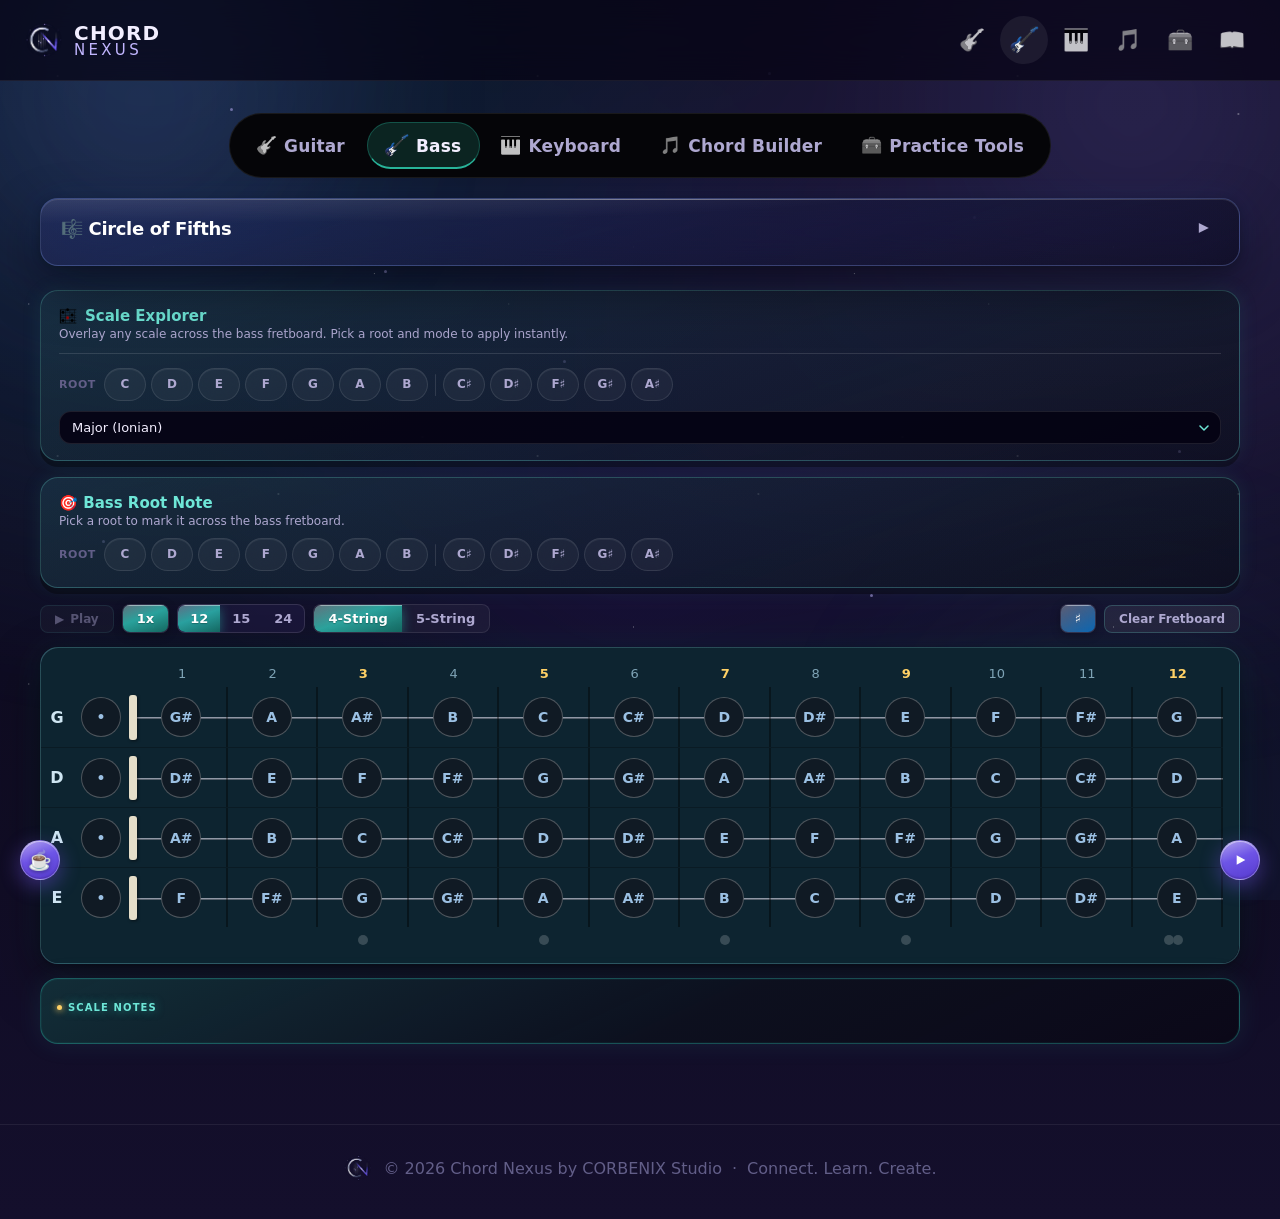
==== commit 317952ff: "Add files via upload" ====
--- a/bass.html
+++ b/bass.html
@@ -14,7 +14,7 @@
     <link rel="stylesheet" href="css/metronome-widget.css?v=2" />
     <link rel="stylesheet" href="css/coffee-widget.css?v=2" />
     <link rel="stylesheet" href="css/circle-of-fifths.css?v=2" />
-    <link rel="stylesheet" href="css/tool.css?v=2" />
+    <link rel="stylesheet" href="css/tool.css?v=3" />
     <link rel="stylesheet" href="css/bass.css?v=2" />
     <link rel="stylesheet" href="css/mobile-viewport-fit.css?v=4" media="(max-width: 768px)" />
     <link rel="stylesheet" href="css/mobile.css?v=4" media="(max-width: 768px)" />
@@ -201,5 +201,6 @@
             });
         })();
     </script>
+    <script src="js/bg-fx.js"></script>
 </body>
 </html>
--- a/css/shared.css
+++ b/css/shared.css
@@ -19,6 +19,14 @@
 ::view-transition-old(root),
 ::view-transition-new(root) {
     animation-duration: 0.22s;
+    animation-timing-function: cubic-bezier(0.22, 1, 0.36, 1);
+}
+
+/* The named section-nav-pill (see .section-nav-pill below) gets its own
+   slightly longer, matching-eased morph so its cross-page slide feels
+   like the same motion as its in-page slide, not the generic crossfade. */
+::view-transition-group(section-nav-pill) {
+    animation-duration: 0.32s;
     animation-timing-function: cubic-bezier(0.22, 1, 0.36, 1);
 }
 
@@ -77,7 +85,7 @@
     --keyboard-light-rgb: 130, 220, 255;
     --chordbuilder-rgb:       102, 64, 232;   /* Electric Indigo */
     --chordbuilder-light-rgb: 165, 140, 245;
-    --tools-rgb:         124, 141, 176;  /* Slate — Other Tools */
+    --tools-rgb:         124, 141, 176;  /* Slate — Practice Tools */
     --tips-rgb:          245, 176, 66;   /* Amber — Quick Tips */
     --tools-light-rgb:   170, 185, 215;
 }
@@ -376,6 +384,13 @@
     transition: left 0.32s cubic-bezier(0.22, 1, 0.36, 1), width 0.32s cubic-bezier(0.22, 1, 0.36, 1), background 0.32s var(--ease), border-color 0.32s var(--ease);
     pointer-events: none;
     z-index: 0;
+    /* Same name on every page's pill element (matched by the browser
+       across the old/new document snapshots) lets it morph position +
+       size natively during a cross-document navigation, instead of
+       just cross-fading in place with everything else under ::view-
+       transition-old/new(root). This is what actually makes the pill
+       *slide* from the old page's active tab to the new page's. */
+    view-transition-name: section-nav-pill;
 }
 /* No-JS / not-yet-measured fallback: keep the active button legible
    even before section-nav.js has positioned the pill on first paint. */
@@ -424,10 +439,10 @@
 
 /* Per-tool accent, read by section-nav.js and applied to the pill's
    --c-rgb custom property when that tab becomes active. */
-.section-nav-btn[href="guitar.html"]        { --c-rgb: 239, 95, 111; }
+.section-nav-btn[href="guitar.html"]        { --c-rgb: 195, 77, 255; }
 .section-nav-btn[href="bass.html"]          { --c-rgb: 45, 197, 168; }
 .section-nav-btn[href="keyboard.html"]      { --c-rgb: 79, 179, 245; }
-.section-nav-btn[href="chord-builder.html"] { --c-rgb: 214, 96, 214; }
+.section-nav-btn[href="chord-builder.html"] { --c-rgb: 102, 64, 232; }
 .section-nav-btn[href="tools.html"]         { --c-rgb: 148, 148, 168; }
 
 /* Shrink padding/font before dropping labels, so all 5 items always fit
@@ -455,7 +470,7 @@
 
 /* ── Quick Guide modal (opened from the "Guide" nav link) ────────────────
    Shared across every page: each tool page (Guitar, Bass, Keyboard, Chord
-   Builder, Other Tools) gets its own page-specific guide content, and the
+   Builder, Practice Tools) gets its own page-specific guide content, and the
    home page gets an app-wide quick-start guide. Colors theme automatically
    via --tool-rgb / --tool-light-rgb, which every page already sets. ───── */
 .guide-modal {
--- a/css/metronome-widget.css
+++ b/css/metronome-widget.css
@@ -1,6 +1,6 @@
 /* ==========================================================================
    Universal floating metronome — a single play/stop button, bottom-right
-   on every page. In sync with the metronome on the Other Tools page via
+   on every page. In sync with the metronome on the Practice Tools page via
    window.GlobalMetronome (js/metronome-core.js).
    ========================================================================== */
 
--- a/css/tool.css
+++ b/css/tool.css
@@ -57,12 +57,12 @@
     font-size: 13px;
     font-weight: 700;
     padding: 9px 16px;
-    border-radius: 14px;
+    border-radius: 12px;
     background: rgba(var(--tool-rgb), 0.08);
     border: 1px solid rgba(var(--tool-light-rgb), 0.22);
     color: var(--text2);
     cursor: pointer;
-    box-shadow: 0 4px 10px rgba(0, 0, 0, .35), 0 3px 0 rgba(0, 0, 0, .3), inset 0 1px 0 rgba(255, 255, 255, .06);
+    box-shadow: 0 4px 10px rgba(0, 0, 0, .35), 0 2px 0 rgba(0, 0, 0, .25), inset 0 1px 0 rgba(255, 255, 255, .06);
     transition: transform 0.18s cubic-bezier(0.34, 1.56, 0.64, 1), box-shadow 0.18s var(--ease), background 0.18s var(--ease), border-color 0.18s var(--ease);
 }
 .tool-tab:hover {
@@ -70,15 +70,16 @@
     background: rgba(var(--tool-rgb), 0.16);
     border-color: rgba(var(--tool-light-rgb), 0.4);
     color: var(--text);
-    box-shadow: 0 6px 12px rgba(var(--tool-rgb), .18), 0 3px 0 rgba(0, 0, 0, .3), inset 0 1px 0 rgba(255, 255, 255, .1);
+    box-shadow: 0 6px 12px rgba(var(--tool-rgb), .18), 0 2px 0 rgba(0, 0, 0, .25), inset 0 1px 0 rgba(255, 255, 255, .1);
 }
 .tool-tab[aria-selected="true"] {
     color: #fff;
-    background: linear-gradient(160deg, rgba(var(--tool-light-rgb), .75), rgb(var(--tool-rgb)) 55%, rgba(var(--tool-rgb), .55) 100%);
+    background: linear-gradient(180deg, rgba(var(--tool-rgb), .35), rgba(var(--tool-rgb), .15));
     border: 1px solid rgba(var(--tool-light-rgb), .5);
+    border-bottom: 4px solid rgb(var(--tool-rgb));
     box-shadow:
         0 6px 14px rgba(var(--tool-rgb), .3),
-        0 3px 0 rgba(0, 0, 0, .4),
+        0 3px 0 rgba(0, 0, 0, .3),
         inset 0 1px 0 rgba(255, 255, 255, .15);
     transform: translateY(-0.5px);
 }
--- a/css/nav-mobile.css
+++ b/css/nav-mobile.css
@@ -79,6 +79,17 @@
 .nclg-nav-link--text::after { content: none; }
 .nclg-guide-text { display: inline; }
 
+/* The Guide link is locked to a 48×48 icon-only square on desktop
+   (shared.css, #guide-nav-btn.nclg-nav-link--text) so it matches the
+   other circular nav buttons there. In the drawer every other link is
+   a full-width row instead, so that lock has to be undone here or
+   Guide sits as a small square while everything else stretches full width. */
+#guide-nav-btn.nclg-nav-link--text {
+    width: 100%;
+    height: auto;
+    padding: 13px 14px;
+}
+
 /* Dim + block the page behind the open drawer. */
 .nclg-nav-scrim {
     display: none;
--- a/css/mobile-no-glass.css
+++ b/css/mobile-no-glass.css
@@ -126,7 +126,7 @@
         color: rgb(var(--tool-light-rgb));
     }
 
-    /* The active link in the mobile hamburger drawer (e.g. "Other Tools"
+    /* The active link in the mobile hamburger drawer (e.g. "Practice Tools"
        when on tools.html) was still painting itself with the --glass-md
        token, so it kept a glassy look even after the token itself was
        flattened above. Match it to the same solid card treatment used
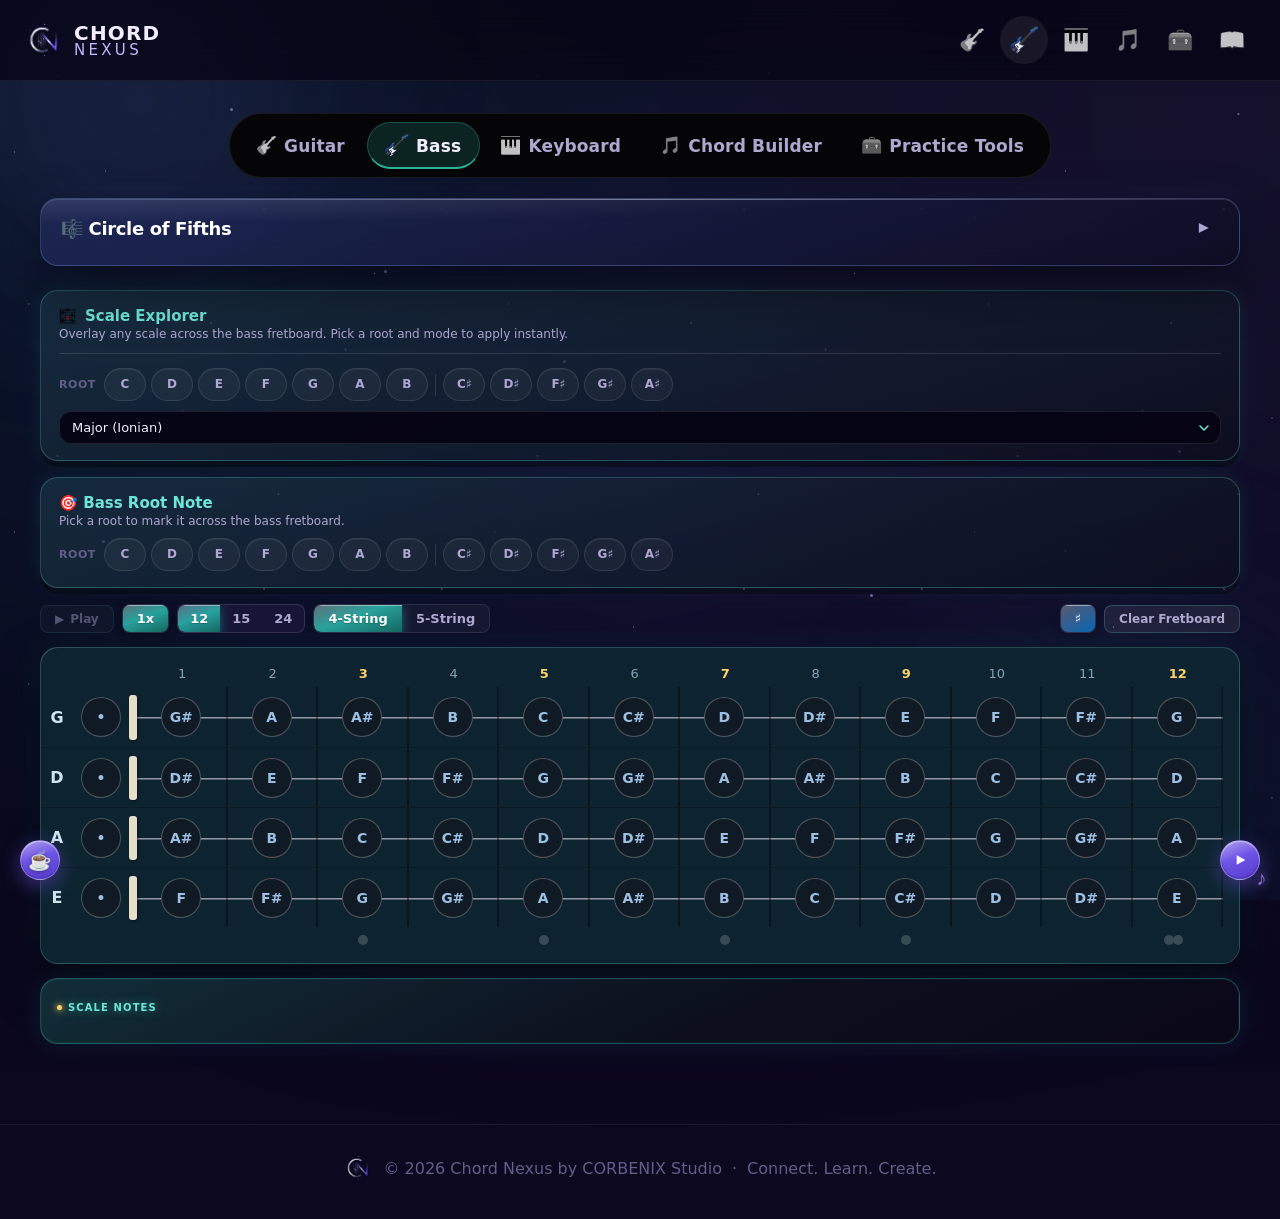
==== commit 60916baf: "Add files via upload" ====
--- a/bass.html
+++ b/bass.html
@@ -25,6 +25,7 @@
     <link rel="stylesheet" href="css/mobile-play-buttons.css?v=4" media="(max-width: 768px)" />
     <link rel="icon" type="image/png" href="assets/img/favicon.png" />
     <link href="#"" rel="stylesheet">
+    <link rel="stylesheet" href="css/mini-player.css" />
 </head>
 <body>
     <div class="cn-bg" aria-hidden="true">
@@ -202,5 +203,6 @@
         })();
     </script>
     <script src="js/bg-fx.js"></script>
+    <script src="js/mini-player.js"></script>
 </body>
 </html>
--- a/css/shared.css
+++ b/css/shared.css
@@ -97,7 +97,7 @@
 body {
     margin: 0;
     position: relative;
-    background: linear-gradient(180deg, #0a0718 0%, #0f0c22 55%, #140f2c 100%);
+    background: linear-gradient(180deg, #050310 0%, #08061a 55%, #0c0820 100%);
     color: var(--text);
     font-family: var(--font-body);
     -webkit-font-smoothing: antialiased;
@@ -107,21 +107,21 @@
 body::before {
     content: "";
     position: fixed;
-    inset: -10%;
-    z-index: -2;
+    inset: -15%;
+    z-index: -4;
     pointer-events: none;
     background:
-        radial-gradient(circle at 18% 12%, rgba(56, 189, 248, 0.20), transparent 42%),
-        radial-gradient(circle at 82% 18%, rgba(124, 111, 224, 0.26), transparent 42%),
-        radial-gradient(circle at 50% 55%, rgba(90, 70, 220, 0.14), transparent 45%);
-    filter: blur(34px);
-    animation: home-bg-drift 18s ease-in-out infinite alternate;
+        radial-gradient(circle at 15% 15%, rgba(56, 189, 248, 0.12), transparent 55%),
+        radial-gradient(circle at 85% 20%, rgba(124, 111, 224, 0.14), transparent 55%),
+        radial-gradient(circle at 50% 60%, rgba(90, 70, 220, 0.07), transparent 60%);
+    filter: blur(70px);
+    animation: home-bg-drift 20s ease-in-out infinite alternate;
 }
 body::after {
     content: "";
     position: fixed;
     inset: 0;
-    z-index: -2;
+    z-index: -3;
     pointer-events: none;
     background-image:
         radial-gradient(1.5px 1.5px at 12% 20%, #fff, transparent),
@@ -129,18 +129,60 @@
         radial-gradient(1.5px 1.5px at 58% 30%, #fff, transparent),
         radial-gradient(1px 1px at 78% 72%, #fff, transparent),
         radial-gradient(1.5px 1.5px at 88% 15%, #fff, transparent),
-        radial-gradient(1px 1px at 6% 80%, #fff, transparent);
+        radial-gradient(1px 1px at 6% 80%, #fff, transparent),
+        radial-gradient(1px 1px at 22% 45%, #fff, transparent),
+        radial-gradient(1.5px 1.5px at 44% 85%, #fff, transparent),
+        radial-gradient(1px 1px at 65% 10%, #fff, transparent),
+        radial-gradient(1.5px 1.5px at 92% 55%, #fff, transparent),
+        radial-gradient(1px 1px at 3% 40%, #fff, transparent),
+        radial-gradient(1.5px 1.5px at 72% 92%, #fff, transparent),
+        radial-gradient(1px 1px at 38% 8%, #fff, transparent),
+        radial-gradient(1.5px 1.5px at 55% 55%, #fff, transparent);
     background-repeat: repeat;
     background-size: 480px 380px;
-    opacity: 0.45;
+    opacity: 0.5;
 }
 body > * { position: relative; z-index: 1; }
 @keyframes home-bg-drift {
     from { transform: translate(0, 0) scale(1); }
     to   { transform: translate(-2.5%, 2.5%) scale(1.06); }
 }
+
+/* ── Site-wide atmosphere fx ────────────────────────────────────────────
+   Twinkling stars, pulsing color orbs, and drifting glow notes. Used to
+   be homepage-only; now applies on every page so the whole site shares
+   the same lively background, not just the landing page. */
+body::after {
+    animation: home-star-twinkle 6s ease-in-out infinite alternate;
+}
+@keyframes home-star-twinkle {
+    from { opacity: 0.32; }
+    to   { opacity: 0.58; }
+}
+
+.home-fx-layer {
+    position: fixed;
+    inset: 0;
+    z-index: -2;
+    pointer-events: none;
+    overflow: hidden;
+}
+.home-fx-note {
+    position: absolute;
+    bottom: 10px;
+    font-family: Georgia, serif;
+    text-shadow: 0 0 8px currentColor;
+    animation: home-fx-float linear infinite;
+}
+@keyframes home-fx-float {
+    0%   { transform: translateY(20px); opacity: 0; }
+    15%  { opacity: 0.9; }
+    85%  { opacity: 0.5; }
+    100% { transform: translateY(-260px); opacity: 0; }
+}
 @media (prefers-reduced-motion: reduce) {
-    body::before { animation: none; }
+    body::after { animation: none; }
+    .home-fx-note { animation: none; display: none; }
 }
 
 img { max-width: 100%; display: block; }
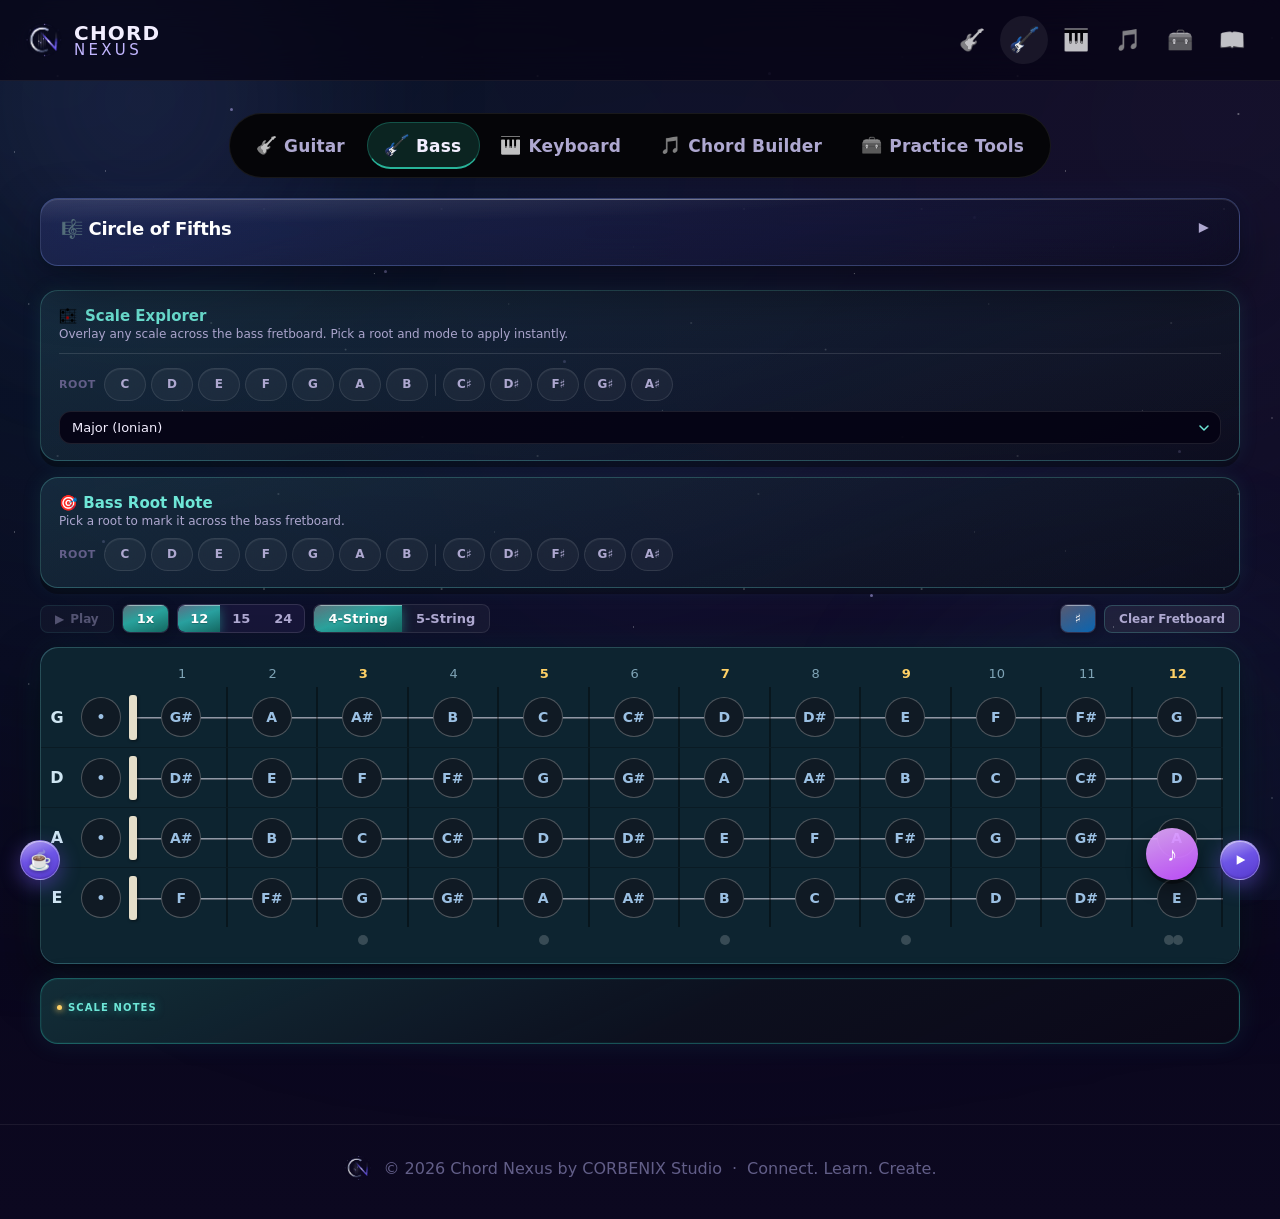
==== commit 0a5eba57: "Add files via upload" ====
--- a/bass.html
+++ b/bass.html
@@ -26,6 +26,7 @@
     <link rel="icon" type="image/png" href="assets/img/favicon.png" />
     <link href="#"" rel="stylesheet">
     <link rel="stylesheet" href="css/mini-player.css" />
+    <link rel="stylesheet" href="css/back-to-top.css" />
 </head>
 <body>
     <div class="cn-bg" aria-hidden="true">
@@ -204,5 +205,6 @@
     </script>
     <script src="js/bg-fx.js"></script>
     <script src="js/mini-player.js"></script>
+    <script src="js/back-to-top.js"></script>
 </body>
 </html>
--- a/css/mini-player.css
+++ b/css/mini-player.css
@@ -0,0 +1,168 @@
+/* ==========================================================================
+   MINI PLAYER — floating, site-wide (loaded on every page)
+   A small toggle button in the corner opens a compact panel for playing a
+   YouTube link or an uploaded MP3 while you practice. It's a per-page
+   component (state resets on navigation, since this isn't a single-page
+   app), but it remembers your last YouTube link across pages via
+   localStorage so picking it back up is quick.
+   ========================================================================== */
+
+.mp-toggle {
+    position: fixed;
+    right: 82px;
+    bottom: 20px;
+    z-index: 40;
+    width: 52px;
+    height: 52px;
+    border-radius: 50%;
+    display: flex;
+    align-items: center;
+    justify-content: center;
+    font-size: 20px;
+    background: linear-gradient(160deg, rgba(230, 175, 255, .9), rgba(195, 77, 255, .95));
+    color: #fff;
+    border: none;
+    cursor: pointer;
+    box-shadow: 0 4px 0 rgba(0, 0, 0, .35), 0 8px 20px rgba(0, 0, 0, .4);
+    transition: transform 0.18s cubic-bezier(0.34, 1.56, 0.64, 1), box-shadow 0.18s ease;
+}
+.mp-toggle:hover {
+    transform: translateY(-3px);
+    box-shadow: 0 6px 0 rgba(0, 0, 0, .35), 0 10px 24px rgba(0, 0, 0, .45);
+}
+.mp-toggle[aria-expanded="true"] {
+    background: linear-gradient(160deg, rgba(195, 77, 255, .95), rgba(120, 30, 170, .95));
+}
+
+.mp-panel {
+    position: fixed;
+    right: 20px;
+    bottom: 84px;
+    z-index: 40;
+    width: min(320px, calc(100vw - 40px));
+    background: linear-gradient(165deg, rgba(24, 21, 46, .96), rgba(10, 8, 22, .98));
+    border: 1px solid rgba(230, 175, 255, .3);
+    border-radius: 16px;
+    padding: 16px;
+    box-shadow: 0 8px 0 rgba(0, 0, 0, .35), 0 16px 34px rgba(0, 0, 0, .5);
+    transform-origin: bottom right;
+    transition: transform 0.18s cubic-bezier(0.34, 1.56, 0.64, 1), opacity 0.15s ease;
+}
+.mp-panel[hidden] {
+    display: none;
+}
+.mp-panel-title {
+    font-family: var(--font-display, inherit);
+    font-weight: 800;
+    font-size: 13.5px;
+    color: #fff;
+    margin: 0 0 10px;
+}
+.mp-source-row {
+    display: flex;
+    gap: 6px;
+}
+.mp-input {
+    flex: 1;
+    min-width: 0;
+    padding: 8px 10px;
+    border-radius: 9px;
+    background: rgba(255, 255, 255, 0.06);
+    border: 1px solid rgba(230, 175, 255, .22);
+    color: #fff;
+    font-size: 12.5px;
+    font-family: var(--font-body, inherit);
+}
+.mp-input:focus-visible {
+    outline: 2px solid rgba(195, 77, 255, .8);
+    outline-offset: 1px;
+}
+.mp-load-btn {
+    padding: 8px 12px;
+    border-radius: 9px;
+    background: rgba(195, 77, 255, .9);
+    border: none;
+    color: #fff;
+    font-size: 12px;
+    font-weight: 700;
+    cursor: pointer;
+    white-space: nowrap;
+}
+.mp-load-btn:hover { background: rgba(195, 77, 255, 1); }
+
+.mp-divider {
+    display: flex;
+    align-items: center;
+    gap: 8px;
+    margin: 12px 0;
+    color: #8b85ad;
+    font-size: 10.5px;
+    text-transform: uppercase;
+    letter-spacing: 0.06em;
+}
+.mp-divider::before,
+.mp-divider::after {
+    content: "";
+    flex: 1;
+    height: 1px;
+    background: rgba(230, 175, 255, .18);
+}
+
+.mp-upload-row {
+    display: flex;
+    align-items: center;
+    gap: 10px;
+}
+.mp-upload-btn {
+    padding: 8px 12px;
+    border-radius: 9px;
+    background: rgba(195, 77, 255, .18);
+    border: 1px solid rgba(195, 77, 255, .4);
+    color: #fff;
+    font-size: 12px;
+    font-weight: 700;
+    cursor: pointer;
+    white-space: nowrap;
+}
+.mp-upload-btn:hover { background: rgba(195, 77, 255, .28); }
+.mp-file-name {
+    font-size: 11.5px;
+    color: #aea8d0;
+    overflow: hidden;
+    text-overflow: ellipsis;
+    white-space: nowrap;
+}
+
+.mp-yt-wrap {
+    margin-top: 12px;
+    border-radius: 10px;
+    overflow: hidden;
+    aspect-ratio: 16 / 9;
+    background: #000;
+}
+.mp-yt-wrap[hidden] { display: none; }
+.mp-yt-embed,
+.mp-yt-embed iframe {
+    width: 100%;
+    height: 100%;
+    border: 0;
+    display: block;
+}
+
+.mp-audio {
+    width: 100%;
+    margin-top: 12px;
+}
+.mp-audio[hidden] { display: none; }
+
+.mp-error {
+    margin-top: 10px;
+    font-size: 11.5px;
+    color: #ff8a8a;
+}
+.mp-error[hidden] { display: none; }
+
+@media (max-width: 480px) {
+    .mp-toggle { right: 68px; bottom: 14px; }
+    .mp-panel { right: 14px; bottom: 76px; }
+}
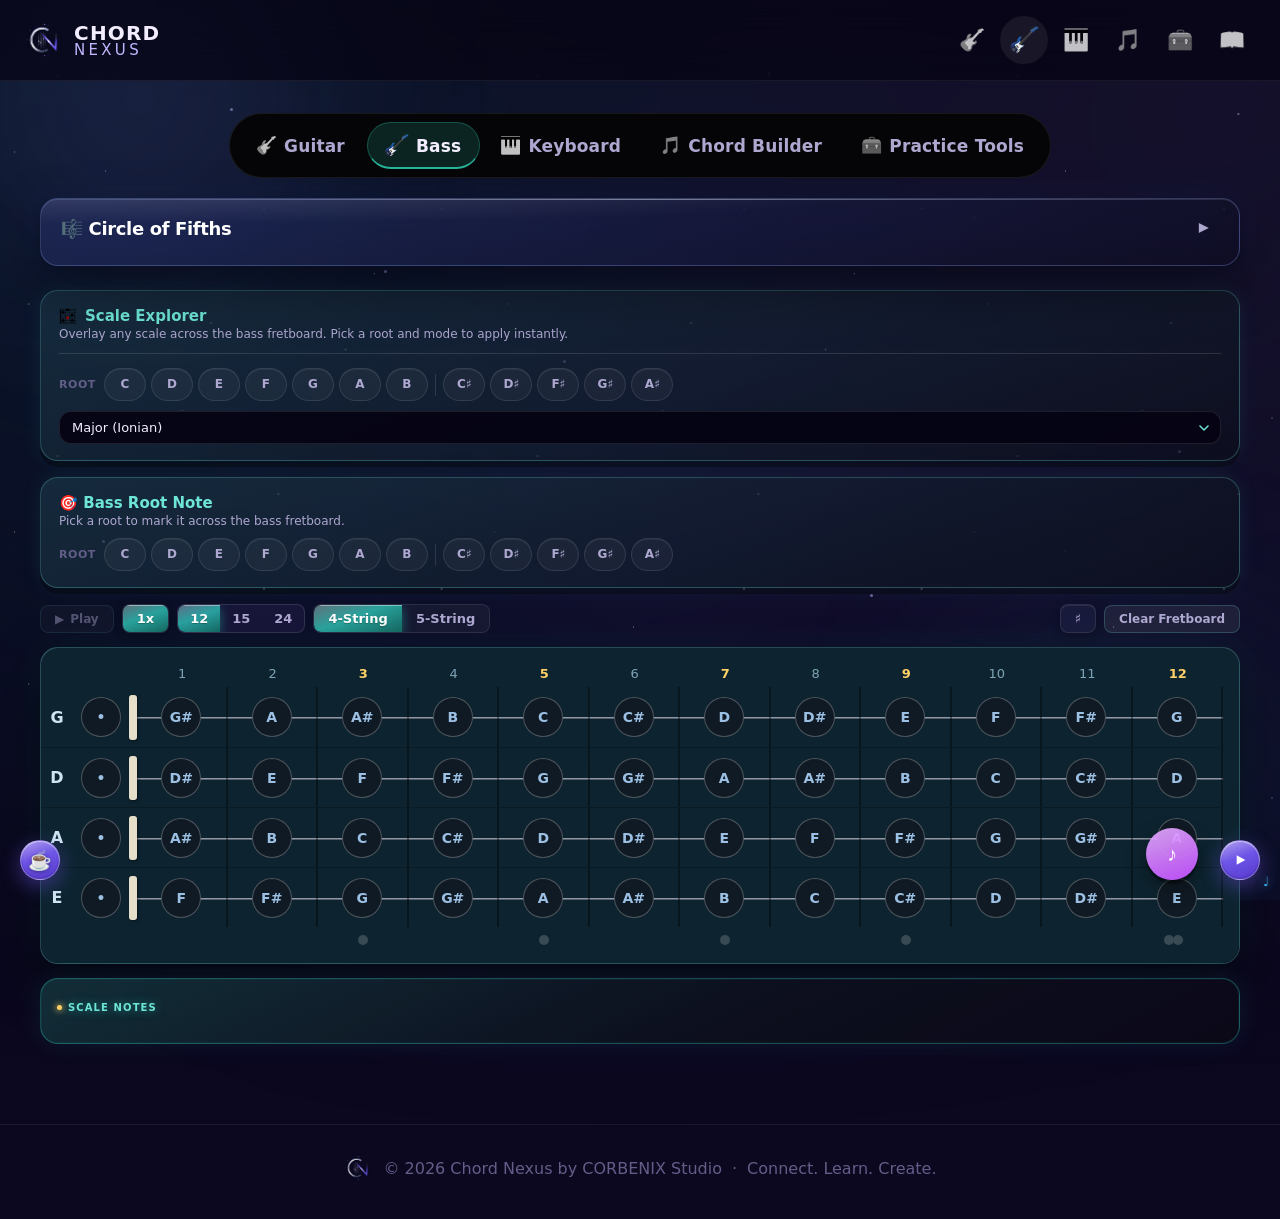
==== commit fa7e723b: "Add files via upload" ====
--- a/bass.html
+++ b/bass.html
@@ -3,7 +3,7 @@
 <head>
     <meta charset="UTF-8" />
     <meta name="viewport" content="width=device-width, initial-scale=1.0" />
-    <script src="js/perf-detect.js"></script>
+    <script src="js/perf-detect.js?v=1"></script>
 
     <title>Bass Guitar Scales & Fretboard — Chord Nexus</title>
     <meta name="description" content="Interactive bass fretboard tool: explore scales across the neck in 4-string or 5-string tuning, and find every position of a note." />
@@ -14,19 +14,19 @@
     <link rel="stylesheet" href="css/metronome-widget.css?v=2" />
     <link rel="stylesheet" href="css/coffee-widget.css?v=2" />
     <link rel="stylesheet" href="css/circle-of-fifths.css?v=2" />
-    <link rel="stylesheet" href="css/tool.css?v=3" />
-    <link rel="stylesheet" href="css/bass.css?v=2" />
+    <link rel="stylesheet" href="css/tool.css?v=4" />
+    <link rel="stylesheet" href="css/bass.css?v=3" />
     <link rel="stylesheet" href="css/mobile-viewport-fit.css?v=4" media="(max-width: 768px)" />
-    <link rel="stylesheet" href="css/mobile.css?v=4" media="(max-width: 768px)" />
-    <link rel="stylesheet" href="css/nav-mobile.css?v=4" media="(max-width: 768px)" />
+    <link rel="stylesheet" href="css/mobile.css?v=5" media="(max-width: 768px)" />
+    <link rel="stylesheet" href="css/nav-mobile.css?v=5" media="(max-width: 768px)" />
     <link rel="stylesheet" href="css/mobile-touch.css?v=4" media="(max-width: 768px)" />
     <link rel="stylesheet" href="css/mobile-section-nav.css?v=4" media="(max-width: 768px)" />
     <link rel="stylesheet" href="css/mobile-no-glass.css?v=11" media="(max-width: 768px)" />
     <link rel="stylesheet" href="css/mobile-play-buttons.css?v=4" media="(max-width: 768px)" />
     <link rel="icon" type="image/png" href="assets/img/favicon.png" />
     <link href="#"" rel="stylesheet">
-    <link rel="stylesheet" href="css/mini-player.css" />
-    <link rel="stylesheet" href="css/back-to-top.css" />
+    <link rel="stylesheet" href="css/mini-player.css?v=1" />
+    <link rel="stylesheet" href="css/back-to-top.css?v=1" />
 </head>
 <body>
     <div class="cn-bg" aria-hidden="true">
@@ -106,7 +106,7 @@
                 </div>
                 <div class="bass-toolbar-group">
                     <div class="pill-group">
-                        <button type="button" id="note-display-toggle" class="pill-btn" title="Switch note names between sharps and flats">♯</button>
+                        <button type="button" id="bass-note-display-toggle" class="pill-btn" title="Switch note names between sharps and flats">♯</button>
                     </div>
                     <button type="button" id="bass-clear-btn" class="reset-btn">Clear Fretboard</button>
                 </div>
@@ -174,16 +174,16 @@
         </div>
     </div>
 
-    <script src="js/metronome-core.js"></script>
-    <script src="js/music-theory.js"></script>
-    <script src="js/note-display.js"></script>
-    <script src="js/bass.js?v=2"></script>
-    <script src="js/circle-of-fifths.js"></script>
-    <script src="js/mobile-nav.js"></script>
-    <script src="js/section-nav.js"></script>
-    <script src="js/background.js"></script>
-    <script src="js/metronome-widget.js"></script>
-    <script src="js/coffee-widget.js"></script>
+    <script src="js/metronome-core.js?v=1"></script>
+    <script src="js/music-theory.js?v=2"></script>
+    <script src="js/note-display.js?v=1"></script>
+    <script src="js/bass.js?v=3"></script>
+    <script src="js/circle-of-fifths.js?v=1"></script>
+    <script src="js/mobile-nav.js?v=1"></script>
+    <script src="js/section-nav.js?v=1"></script>
+    <script src="js/background.js?v=1"></script>
+    <script src="js/metronome-widget.js?v=1"></script>
+    <script src="js/coffee-widget.js?v=1"></script>
     <script>
         (function () {
             const openBtn = document.getElementById('guide-nav-btn');
@@ -203,8 +203,8 @@
             });
         })();
     </script>
-    <script src="js/bg-fx.js"></script>
-    <script src="js/mini-player.js"></script>
-    <script src="js/back-to-top.js"></script>
+    <script src="js/bg-fx.js?v=1"></script>
+    <script src="js/mini-player.js?v=1"></script>
+    <script src="js/back-to-top.js?v=1"></script>
 </body>
 </html>
--- a/css/shared.css
+++ b/css/shared.css
@@ -2,6 +2,62 @@
    SHARED TOKENS + BASE
    Loaded on every page. Instrument-specific pages add their own stylesheet
    on top of this one.
+   ========================================================================== */
+
+/* ==========================================================================
+   NAMING CONVENTIONS — read this before adding new files/variables.
+   The names below are similar on purpose (historical), which makes them
+   easy to mix up. This block is the canonical answer.
+
+   FILES
+   -----
+   css/tool.css   (singular) — SHARED base stylesheet, loaded on every
+                    instrument/tool page (guitar, bass, keyboard,
+                    chord-builder, tools). Defines generic, reusable
+                    components: .tool-tab, .tool-controls-card,
+                    .tool-panel, etc. Never put page-specific colors or
+                    one-off layout here — anything added here affects
+                    every page that loads it.
+   css/tools.css  (plural)   — PAGE-SPECIFIC stylesheet for tools.html
+                    ("Practice Tools") only. Styles that page's own
+                    unique panels: .tuner-panel, .metro-panel,
+                    .analyzer-panel. Loads *after* tool.css.
+   Every other instrument follows the plural pattern too: guitar.css,
+   bass.css, keyboard.css, chord-builder.css are each that page's own
+   stylesheet, loaded after tool.css + shared.css.
+
+   COLOR VARIABLES
+   ---------------
+   --tool-rgb / --tool-light-rgb  — a GENERIC, reusable variable pair
+                    that tool.css's shared components (.tool-tab,
+                    .tool-controls-card, etc.) read from. It has no
+                    color of its own — each page must set it once at
+                    :root by pointing it at that page's own dedicated
+                    variable, e.g.:
+                        guitar.css:        --tool-rgb: var(--guitar-rgb);
+                        chord-builder.css: --tool-rgb: var(--chordbuilder-rgb);
+                        tools.css:         --tool-rgb: var(--tools-rgb);
+                    Only pages that reuse tool.css's shared components
+                    need this bridge line at all.
+   --guitar-rgb, --bass-rgb, --keyboard-rgb, --chordbuilder-rgb,
+   --tools-rgb     — each page's actual, dedicated color (defined once
+                    below in :root). These are the source of truth —
+                    change a page's color here, not by hunting for
+                    hardcoded hex values in that page's CSS.
+   Bass and Keyboard were built with their own dedicated classes
+   (.bass-controls-panel, etc.) from the start and never adopted
+   tool.css's shared components, so they only ever use their own
+   --bass-rgb / --keyboard-rgb directly — no --tool-rgb bridge needed.
+
+   PITFALL TO AVOID
+   ----------------
+   If a page needs to override a shared tool.css component with fully
+   custom styling (see .guitar-tab in guitar.css for the reference
+   example), give it an entirely new, page-specific class name instead
+   of layering more specific selectors on top of the shared class name.
+   Piling specificity on top of a shared class leaves dead, silently-
+   overridden rules behind in tool.css and makes it unclear later
+   whether removing something from tool.css is safe.
    ========================================================================== */
 
 /* Cross-document View Transitions: smooths navigation between the separate
@@ -541,9 +597,9 @@
     background: var(--bg2);
     backdrop-filter: var(--blur-lg);
     -webkit-backdrop-filter: var(--blur-lg);
-    border: 1px solid var(--glass-border);
+    border: 1px solid rgba(var(--tool-rgb), 0.28);
     border-radius: var(--radius-lg);
-    box-shadow: var(--shadow-deep);
+    box-shadow: 0 6px 0 rgba(0, 0, 0, .35), var(--shadow-deep), 0 0 34px rgba(var(--tool-rgb), 0.1);
     padding: 30px 26px 26px;
     animation: guide-modal-pop 0.2s cubic-bezier(0.22, 1, 0.36, 1) both;
 }
@@ -580,29 +636,39 @@
 .guide-modal-list {
     display: flex;
     flex-direction: column;
-    gap: 16px;
+    gap: 8px;
 }
 .guide-modal-item {
     display: flex;
     gap: 14px;
     align-items: flex-start;
+    padding: 12px;
+    border-radius: 12px;
+    background: rgba(var(--tool-rgb), 0.06);
+    border: 1px solid rgba(var(--tool-rgb), 0.16);
+    transition: background 0.15s var(--ease), border-color 0.15s var(--ease);
+}
+.guide-modal-item:hover {
+    background: rgba(var(--tool-rgb), 0.1);
+    border-color: rgba(var(--tool-light-rgb), 0.3);
 }
 .guide-modal-item-icon {
     flex: 0 0 auto;
     width: 38px; height: 38px;
     display: flex; align-items: center; justify-content: center;
-    background: var(--glass);
-    border: 1px solid var(--glass-border);
+    background: linear-gradient(160deg, rgba(var(--tool-light-rgb), 0.95), rgba(var(--tool-rgb), 0.95));
+    border: none;
     border-radius: 10px;
     font-size: 18px;
-    color: rgb(var(--tool-light-rgb));
+    color: #fff;
+    box-shadow: 0 3px 0 rgba(0, 0, 0, .3);
 }
 .guide-modal-item-icon img { width: 20px; height: 20px; object-fit: contain; }
 .guide-modal-item-title {
     font-family: var(--font-display);
-    font-weight: 700;
+    font-weight: 800;
     font-size: 14.5px;
-    color: var(--text);
+    color: #fff;
     margin-bottom: 3px;
 }
 .guide-modal-item p {
--- a/css/back-to-top.css
+++ b/css/back-to-top.css
@@ -0,0 +1,52 @@
+/* ==========================================================================
+   BACK TO TOP — floating, site-wide (loaded on every page)
+   Stacked directly above the metronome widget (.gmw-fab), same right:20px
+   column, so all three floating buttons (back-to-top, metronome, mini
+   player) read as one deliberate stack in the corner rather than
+   scattered controls.
+   ========================================================================== */
+
+.btt-fab {
+    position: fixed;
+    right: 20px;
+    bottom: 72px; /* metronome's bottom(20px) + height(40px) + 12px gap */
+    z-index: 40;
+    width: 40px;
+    height: 40px;
+    border-radius: 50%;
+    display: flex;
+    align-items: center;
+    justify-content: center;
+    font-size: 18px;
+    line-height: 1;
+    color: #fff;
+    background: linear-gradient(160deg, rgba(191, 173, 255, 0.92) 0%, rgba(124, 92, 255, 0.88) 45%, rgba(94, 62, 220, 0.92) 100%);
+    backdrop-filter: blur(10px) saturate(180%);
+    -webkit-backdrop-filter: blur(10px) saturate(180%);
+    border: 1px solid rgba(255, 255, 255, 0.25);
+    box-shadow:
+        inset 0 1px 0 rgba(255, 255, 255, 0.45),
+        inset 0 -1px 2px rgba(40, 20, 90, 0.35),
+        0 6px 20px rgba(124, 92, 255, 0.45);
+    cursor: pointer;
+    opacity: 0;
+    visibility: hidden;
+    transform: translateY(8px) scale(0.85);
+    transition: opacity 0.18s ease, transform 0.18s cubic-bezier(0.34, 1.56, 0.64, 1), visibility 0s linear 0.18s;
+}
+.btt-fab--visible {
+    opacity: 1;
+    visibility: visible;
+    transform: translateY(0) scale(1);
+    transition: opacity 0.18s ease, transform 0.18s cubic-bezier(0.34, 1.56, 0.64, 1), visibility 0s;
+}
+.btt-fab:hover {
+    transform: translateY(-3px) scale(1.05);
+}
+.btt-fab--visible:hover {
+    transform: translateY(-3px) scale(1.05);
+}
+
+@media (max-width: 480px) {
+    .btt-fab { right: 20px; bottom: 72px; }
+}
